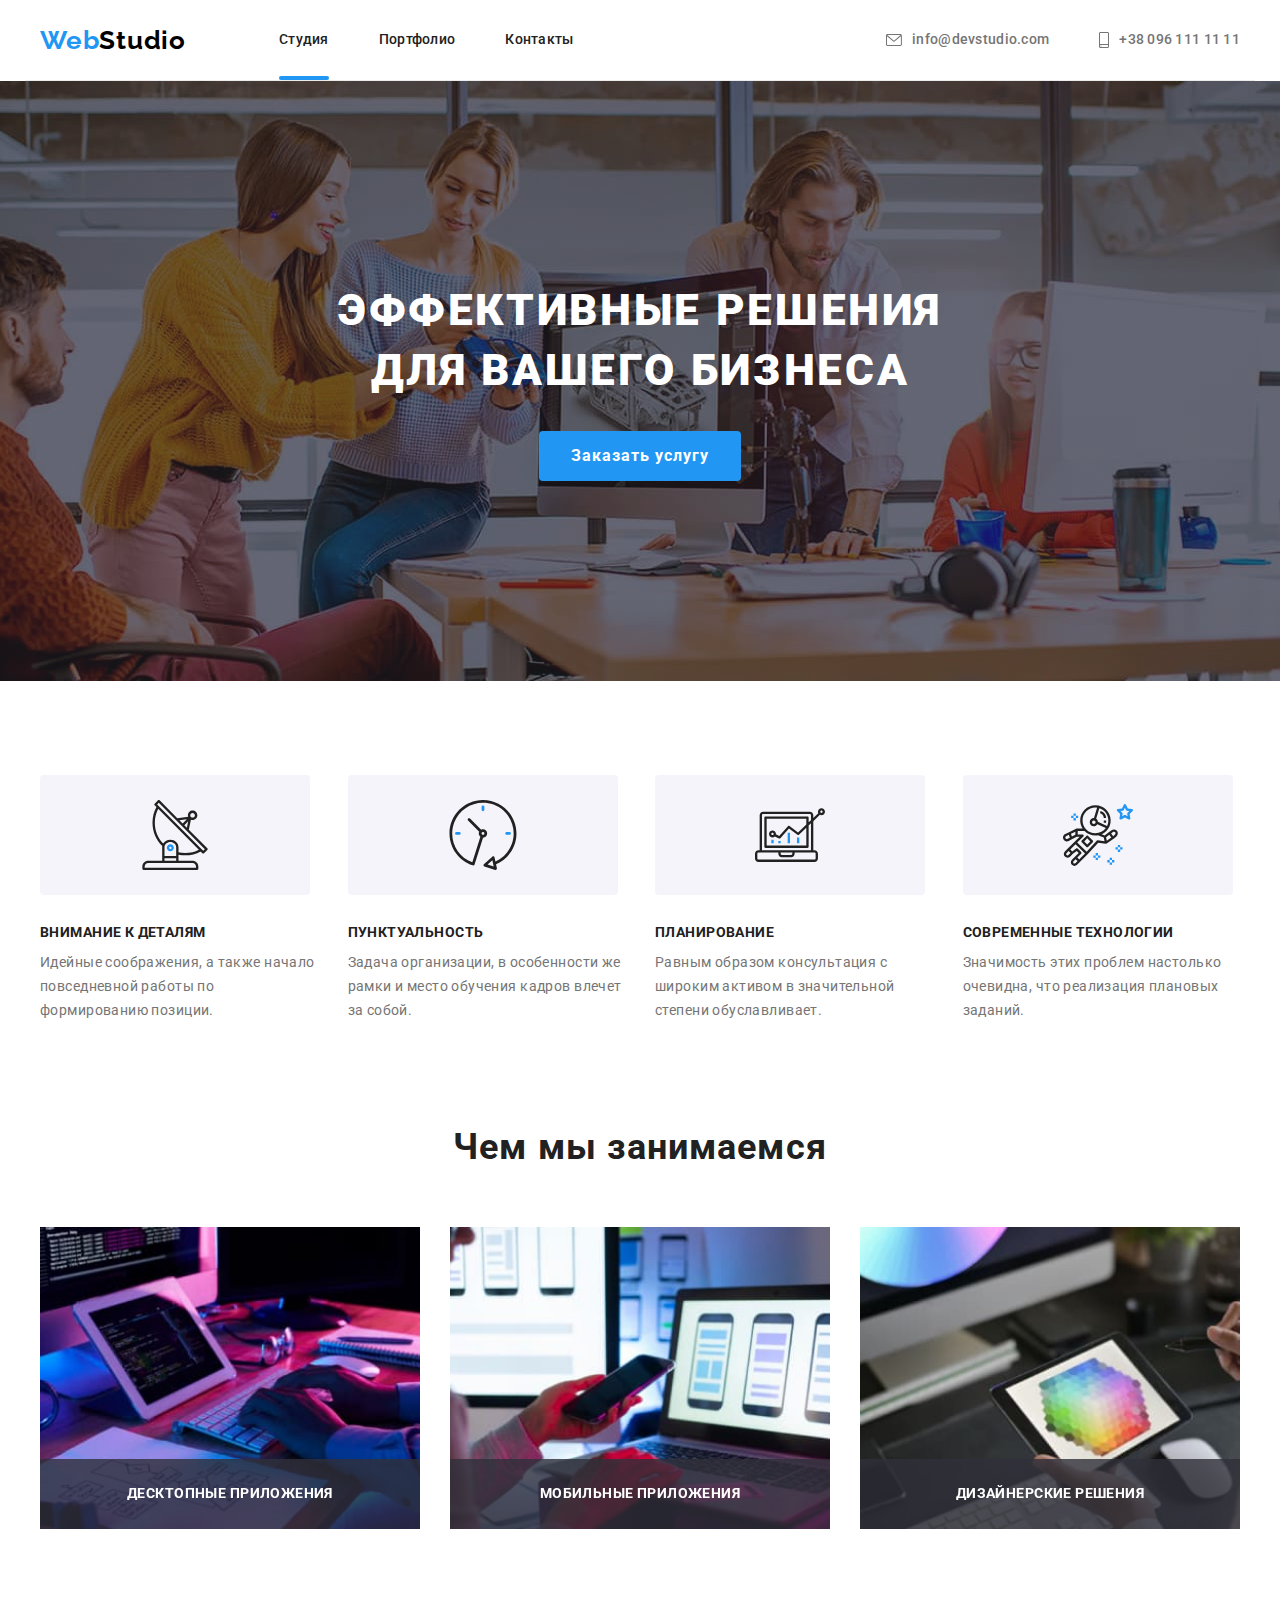
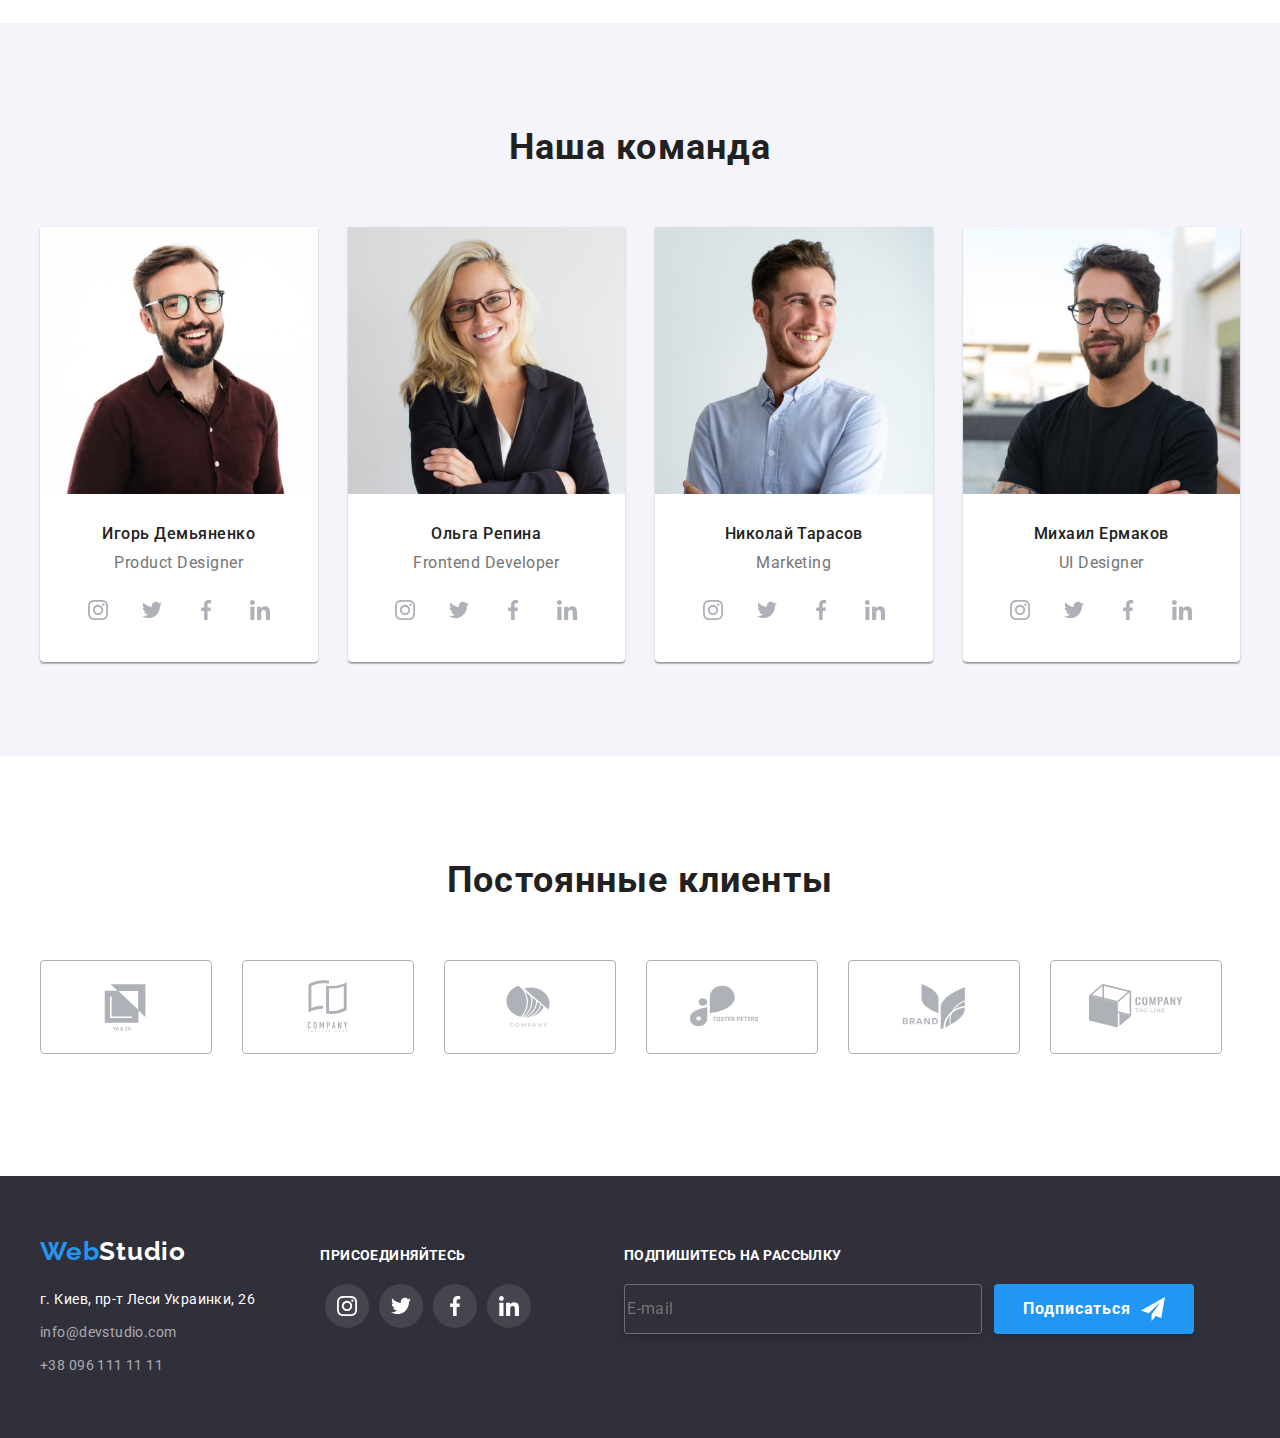
==== index.html @ 461a79f4 "not finished, problem with modal window" ====
<!DOCTYPE html>
<html lang="ru">
  <head>
    <meta charset="UTF-8" />
    <meta http-equiv="X-UA-Compatible" content="IE=edge" />
    <meta name="viewport" content="width=device-width, initial-scale=1.0" />
    <title>WebStudio</title>
    <link rel="preconnect" href="https://fonts.googleapis.com" />
    <link rel="preconnect" href="https://fonts.gstatic.com" crossorigin />
    <link
      href="https://fonts.googleapis.com/css2?family=Raleway:wght@700&family=Roboto:wght@400;500;700;900&display=swap"
      rel="stylesheet"
    />
    <link rel="stylesheet" href="
    <link
      rel="stylesheet"
      href="https://cdnjs.cloudflare.com/ajax/libs/modern-normalize/1.1.0/modern-normalize.min.css"
      integrity="sha512-wpPYUAdjBVSE4KJnH1VR1HeZfpl1ub8YT/NKx4PuQ5NmX2tKuGu6U/JRp5y+Y8XG2tV+wKQpNHVUX03MfMFn9Q=="
      crossorigin="anonymous"
      referrerpolicy="no-referrer"
    />

    <link rel="stylesheet" href="./css/styles.css" />
  </head>
  <body>
    <!--Главная навигация-->
    <header class="header">
      <div class="header__container container">
        <nav class="nav">
          <div class="nav__logo">
            <a href="./index.html" class="logo">
              <span class="logo__part">Web</span><span class="logo__part--header">Studio</span>
            </a>
          </div>

          <ul class="nav__list list">
            <li class="nav__item">
              <a href="./index.html" class="nav__link link nav__link--active">Студия</a>
            </li>

            <li class="nav__item">
              <a href="./portfolio.html" class="nav__link link">Портфолио</a>
            </li>

            <li class="nav__item">
              <a href="" class="nav__link link">Контакты</a>
            </li>
          </ul>
        </nav>
        <ul class="contacts__list list">
          <li class="contacts__item">
            <a class="contacts__link link contacts__link--mail" href="maito:info@devstudio.com">
              <svg class="contacts__icon contacts__icon--envelope">
                <use href="./images/symbol-defs.svg#envelope1"></use>
              </svg>
              info@devstudio.com
            </a>
          </li>

          <li class="contacts-item">
            <a class="contacts__link link contacts__link--telephone" href="tel:+380961111111">
              <svg class="contacts__icon contacts__icon--smartphone">
                <use href="./images/symbol-defs.svg#smartphone"></use>
              </svg>
              +38 096 111 11 11
            </a>
          </li>
        </ul>
      </div>
    </header>
    <!--Герой-->
    <main>
      <div class="overlay">
        <section class="hero">
          <div class="container">
            <h1 class="hero__title">Эффективные решения для вашего бизнеса</h1>
            <button type="button" class="order__btn" data-modal-open>
              Заказать услугу
            </button>
            <div class="backdrop is-hidden" data-modal>
              <div class="modal">
                <button class="modal-close" data-modal-close>
                  <svg class="modal-close__icon-close" width="18" height="18">
                    <use href="images/symbol-defs.svg#close"></use>
                  </svg>
                </button>
                <div class="modal__formfield">
                <h2 class="modal__title">Оставьте свои данные, мы вам перезвоним</h2>
                <form class="form js-speaker-form">
      <div class="form__field">
                <input
          type="text"
          class="form__input"
          name="name"
          id="name"
          placeholder=" "
          autofocus
        />
        <label for="name" class="form__label">Имя</label>
               <svg class="form__icon" width="18" height="18">
                    <use href="images/symbol-defs.svg#person-black"></use>
                  </svg>
      </div>

      <div class="form__field">
                <input type="tel" class="form__input" name="tel" id="tel" placeholder=" " />
        <label for="tel" class="form__label">Телефон</label>
        <svg class="form__icon" width="18" height="18">
                    <use href="images/symbol-defs.svg#phone-black"></use>
                  </svg>
      </div>

      <div class="form__field">
                <input type="email" class="form__input" name="mail" id="mail" placeholder=" " />
        <label for="mail" class="form__label">Почта</label>
               <svg class="form__icon" width="18" height="18">
                    <use href="images/symbol-defs.svg#email-black"></use>
                  </svg>
      </div>
      <div class="form__field">
                <textarea
          class="form__input form__input--comment"
          name="comment"
          id="comment"
          placeholder="Введите текст"
        ></textarea>
        <label for="comment" class="form__label form__label--comment">Комментарий</label>
      </div>
       <div class="form__field">
         <input type="checkbox" name="policy" id="policy" class="policy__check visually-hidden" />
        <label for="policy" class="check__label">
          <span class="check__text">
            <svg class="check__icon" width="16" height="15">
                    <use href="images/symbol-defs.svg#check"></use>
                  </svg>
          </span>
          Соглашаюсь с рассылкой и принимаю <a class="checkbox__link" href="" rel="noopener noreferrer">Условия договора</a>
        </label>
      </div>

      <button type="submit" class="submit__button"> 
        <span class="submit__text">Отправить</span>
      </button>
    </form>
      </div>
       </div>
              </div>
            </div>
          </div>
        </section>
      </div>
    </main>

    <!--Преимущества-->
    <section class="features">
      <div class="container">
        <h2 class="features__maintitle visually-hidden">Преимущества компании</h2>
        <ul class="features__list list">
          <li class="features__item">
            <div class="features__box">
              <svg class="features__icon">
                <use href="images/symbol-defs.svg#antenna"></use>
              </svg>
            </div>
            <h3 class="features__title">Внимание к деталям</h3>
            <p class="features__text">
              Идейные соображения, а также начало повседневной работы по
              формированию позиции.
            </p>
          </li>
          <li class="features__item">
            <div class="features__box">
              <svg class="features__icon">
                <use href="images/symbol-defs.svg#clock"></use>
              </svg>
            </div>
            <h3 class="features__title">Пунктуальность</h3>
            <p class="features__text">
              Задача организации, в особенности же рамки и место обучения кадров
              влечет за собой.
            </p>
          </li>
          <li class="features__item">
            <div class="features__box">
              <svg class="features__icon">
                <use href="images/symbol-defs.svg#diagram"></use>
              </svg>
            </div>
            <h3 class="features__title">Планирование</h3>
            <p class="features__text">
              Равным образом консультация с широким активом в значительной
              степени обуславливает.
            </p>
          </li>
          <li class="features__item">
            <div class="features__box">
              <svg class="features__icon">
                <use href="images/symbol-defs.svg#astronaut"></use>
              </svg>
            </div>
            <h3 class="features__title">Современные технологии</h3>
            <p class="features__text">
              Значимость этих проблем настолько очевидна, что реализация
              плановых заданий.
            </p>
          </li>
        </ul>
      </div>
    </section>

    <!--Чем занимаемся-->
    <section class="activity">
      <div class="container">
        <h2 class="activity__title">Чем мы занимаемся</h2>
        <ul class="activity__list list">
          <li class="activity__item">
            <a href=""
              ><img src="./images/box1.jpg" alt="Ноутбук на столе" width="370"
            /></a>
            <p class="activity__text">Десктопные приложения</p>
          </li>
          <li class="activity__item">
            <a href=""
              ><img
                src="./images/box2.jpg"
                alt="Смартфон и ноутбук"
                width="370"
            /></a>
            <p class="activity__text">Мобильные приложения</p>
          </li>
          <li class="activity__item">
            <a href=""
              ><img src="./images/box3.jpg" alt="Планшет" width="370"
            /></a>
            <p class="activity__text">Дизайнерские решения</p>
          </li>
        </ul>
      </div>
    </section>
    <!--Наша команда-->
    <section class="team">
      <div class="container">
        <h2 class="team__title">Наша команда</h2>
        <ul class="team__list list">
          <li class="team__item">
            <a class="link" href="">
              <img src="./images/igor.jpg" alt="Игорь Демьяненко" width="270" />
              <div class="member__meta">
                <h3 class="member__name">Игорь Демьяненко</h3>
                <p class="member__position" lang="en">Product Designer</p>

                <ul class="socialmedia__list list">
                  <li class="socialmedia__item">
                    <a href="" class="socialmedia__link">
                      <svg class="socialmedia__icon">
                        <use href="images/symbol-defs.svg#instagram"></use>
                      </svg>
                    </a>
                  </li>

                  <li class="socialmedia__item">
                    <a href="" class="socialmedia__link">
                      <svg class="socialmedia__icon">
                        <use href="images/symbol-defs.svg#twitter"></use>
                      </svg>
                    </a>
                  </li>

                  <li class="socialmedia__item">
                    <a href="" class="socialmedia__link">
                      <svg class="socialmedia__icon">
                        <use href="images/symbol-defs.svg#facebook"></use>
                      </svg>
                    </a>
                  </li>

                  <li class="socialmedia__item">
                    <a href="" class="socialmedia__link">
                      <svg class="socialmedia__icon">
                        <use href="images/symbol-defs.svg#linkedin"></use>
                      </svg>
                    </a>
                  </li>
                </ul>
              </div>
            </a>
          </li>

          <li class="team__item">
            <a class="link" href="">
              <img src="./images/olga.jpg" alt="Ольга Репина" width="270" />
              <div class="member__meta">
                <h3 class="member__name">Ольга Репина</h3>
                <p class="member__position" lang="en">Frontend Developer</p>
                <ul class="socialmedia__list list">
                  <li class="socialmedia__item">
                    <a href="" class="socialmedia__link">
                      <svg class="socialmedia__icon">
                        <use href="images/symbol-defs.svg#instagram"></use>
                      </svg>
                    </a>
                  </li>

                  <li class="socialmedia__item">
                    <a href="" class="socialmedia__link">
                      <svg class="socialmedia__icon">
                        <use href="images/symbol-defs.svg#twitter"></use>
                      </svg>
                    </a>
                  </li>

                  <li class="socialmedia__item">
                    <a href="" class="socialmedia__link">
                      <svg class="socialmedia__icon">
                        <use href="images/symbol-defs.svg#facebook"></use>
                      </svg>
                    </a>
                  </li>

                  <li class="socialmedia__item">
                    <a href="" class="socialmedia__link">
                      <svg class="socialmedia__icon">
                        <use href="images/symbol-defs.svg#linkedin"></use>
                      </svg>
                    </a>
                  </li>
                </ul>
              </div>
            </a>
          </li>

          <li class="team__item">
            <a class="link" href="">
              <img
                src="./images/nikolai.jpg"
                alt="Николай Тарасов"
                width="270"
              />
              <div class="member__meta">
                <h3 class="member__name">Николай Тарасов</h3>
                <p class="member__position" lang="en">Marketing</p>
                <ul class="socialmedia__list list">
                  <li class="socialmedia__item">
                    <a href="" class="socialmedia__link">
                      <svg class="socialmedia__icon">
                        <use href="images/symbol-defs.svg#instagram"></use>
                      </svg>
                    </a>
                  </li>

                  <li class="socialmedia__item">
                    <a href="" class="socialmedia__link">
                      <svg class="socialmedia__icon">
                        <use href="images/symbol-defs.svg#twitter"></use>
                      </svg>
                    </a>
                  </li>

                  <li class="socialmedia__item">
                    <a href="" class="socialmedia__link">
                      <svg class="socialmedia__icon">
                        <use href="images/symbol-defs.svg#facebook"></use>
                      </svg>
                    </a>
                  </li>

                  <li class="socialmedia__item">
                    <a href="" class="socialmedia__link">
                      <svg class="socialmedia__icon">
                        <use href="images/symbol-defs.svg#linkedin"></use>
                      </svg>
                    </a>
                  </li>
                </ul>
              </div>
            </a>
          </li>

          <li class="team__item">
            <a class="link" href="">
              <img
                src="./images/mikhail.jpg"
                alt="Михаил Ермаков"
                width="270"
              />
              <div class="member__meta">
                <h3 class="member__name">Михаил Ермаков</h3>
                <p class="member__position" lang="en">UI Designer</p>
                <ul class="socialmedia__list list">
                  <li class="socialmedia__item">
                    <a href="" class="socialmedia__link">
                      <svg class="socialmedia__icon">
                        <use href="images/symbol-defs.svg#instagram"></use>
                      </svg>
                    </a>
                  </li>

                  <li class="socialmedia__item">
                    <a href="" class="socialmedia__link">
                      <svg class="socialmedia__icon">
                        <use href="images/symbol-defs.svg#twitter"></use>
                      </svg>
                    </a>
                  </li>

                  <li class="socialmedia__item">
                    <a href="" class="socialmedia__link">
                      <svg class="socialmedia__icon">
                        <use href="images/symbol-defs.svg#facebook"></use>
                      </svg>
                    </a>
                  </li>

                  <li class="socialmedia__item">
                    <a href="" class="socialmedia__link">
                      <svg class="socialmedia__icon">
                        <use href="images/symbol-defs.svg#linkedin"></use>
                      </svg>
                    </a>
                  </li>
                </ul>
              </div>
            </a>
          </li>
        </ul>
      </div>
    </section>
    <!-- Постоянные клиенты -->
    <section class="clients">
      <div class="container">
        <h2 class="clients__title">Постоянные клиенты</h2>
        <ul class="client__list list">
          <li class="client__item">
            <a href="" class="client__link link">
              <svg class="client__icon">
                <use href="./images/symbol-defs.svg#logo1"></use>
              </svg>
            </a>
          </li>
          <li class="client__item">
            <a href="" class="client__link link">
              <svg class="client__icon">
                <use href="./images/symbol-defs.svg#logo2"></use>
              </svg>
            </a>
          </li>
          <li class="client__item">
            <a href="" class="client__link link">
              <svg class="client__icon">
                <use href="./images/symbol-defs.svg#logo3"></use>
              </svg>
            </a>
          </li>
          <li class="client__item">
            <a href="" class="client__link link">
              <svg class="client__icon">
                <use href="./images/symbol-defs.svg#logo4hover"></use>
              </svg>
            </a>
          </li>
          <li class="client__item">
            <a href="" class="client__link link">
              <svg class="client__icon">
                <use href="./images/symbol-defs.svg#logo5"></use>
              </svg>
            </a>
          </li>
          <li class="client__item">
            <a href="" class="client__link link">
              <svg class="client__icon">
                <use href="./images/symbol-defs.svg#logo6"></use>
              </svg>
            </a>
          </li>
        </ul>
      </div>
    </section>
    <!--Подвал-->
    <footer class="page-footer">
      <div class="page-footer__container container">
        <div class="address__meta">
          <div class="footer__logo">
            <a href="./index.html" class="logo">
              <span class="logo__part">Web</span
              ><span class="logo__part--footer">Studio</span>
            </a>
          </div>
          <address class="company-address">
            <ul class="address__list list">
              <li class="address__item">
                <div class="footermapaddress">
                  <a
                    class="address__link link"
                    href="https://goo.gl/maps/61NfF1Jj7DsbfX3k6"
                    target="_blank"
                    rel="noopener noreferrer"
                    >г. Киев, пр-т Леси Украинки, 26
                  </a>
                </div>
              </li>

              <li class="address__item">
                <a
                  class="contactinf__link link contactinf__link--mailaddress "
                  href="maito:info@devstudio.com"
                  >info@devstudio.com</a
                >
              </li>
              <li class="address__item">
                <a class="contactinf__link link contactinf__link--telephone" href="tel:+380961111111"
                  >+38 096 111 11 11</a
                >
              </li>
            </ul>
          </address>
        </div>
        <div class="socilmedia-footer">
          <h2 class="socilmedia-footer__title">присоединяйтесь</h2>
                          <ul class="socialmedia__list list socilmedia-footer__list">
                  <li class="socialmedia__item socilmedia-footer__item">
                    <a href="" class="socialmedia__link socilmedia-footer__link">
                      <svg class="socialmedia__icon">
                        <use href="images/symbol-defs.svg#instagram"></use>
                      </svg>
                    </a>
                  </li>

                  <li class="socialmedia__item socilmedia-footer__item">
                    <a href="" class="socialmedia__link socilmedia-footer__link">
                      <svg class="socialmedia__icon">
                        <use href="images/symbol-defs.svg#twitter"></use>
                      </svg>
                    </a>
                  </li>

                  <li class="socialmedia__item  socilmedia-footer__item">
                    <a href="" class="socialmedia__link socilmedia-footer__link">
                      <svg class="socialmedia__icon">
                        <use href="images/symbol-defs.svg#facebook"></use>
                      </svg>
                    </a>
                  </li>

                  <li class="socialmedia__item socilmedia-footer__item">
                    <a href="" class="socialmedia__link socilmedia-footer__link">
                      <svg class="socialmedia__icon">
                        <use href="images/symbol-defs.svg#linkedin"></use>
                      </svg>
                    </a>
                  </li>
                </ul>
          <!-- <ul class="socilmedia-footer__list list">
            <li class="socilmedia-footer__item">
              <a href="" class="socilmedia-footer__link link">
                <svg class="socilmedia-footer__icon">
                  <use href="images/symbol-defs.svg#instagram"></use>
                </svg>
              </a>
            </li>

            <li class="socilmedia-footer__item">
              <a href="" class="socilmedia-footer__link">
                <svg class="socilmedia-footer__icon">
                  <use href="images/symbol-defs.svg#twitter"></use>
                </svg>
              </a>
            </li>

            <li class="socilmedia-footer__item">
              <a href="" class="socilmedia-footer__link">
                <svg class="socilmedia-footer__icon">
                  <use href="images/symbol-defs.svg#facebook"></use>
                </svg>
              </a>
            </li>

            <li class="socilmedia-footer__item">
              <a href="" class="socilmedia-footer__link">
                <svg class="socilmedia-footer__icon">
                  <use href="images/symbol-defs.svg#linkedin"></use>
                </svg>
              </a>
            </li>
          </ul> -->
        </div>
        <div class="footer-subsciption">
          <h2 class="footer-subsciption__title">Подпишитесь на рассылку</h2>
           <div class="footer-subsciption__form">
        <label for="mail"></label>
        <input type="email" class="footer-subsciption__input" name="mail" id="mail" placeholder="E-mail" />
        <button type="submit" class="footer-subscription__btn"><span class="footer-subscription__text">Подписаться</span>
        <svg class="footer-subscription__icon" width="24" height="24">
            <use href="images/symbol-defs.svg#send"></use>
          </svg>
      </button>
       </div>
        </div>
      </div>
    </footer>
    <script src="./js/modal.js"></script>
  </body>
</html>
---- css/styles.css ----
/* цвет основного текста #757575 */
/* вторичный цвет текста  #212121;*/
/* белый #FFFFFF  */
/* акцент #2196F3;*/
/* команда цвет фона,кнопки неактивные: #F5F4FA; */
/*основной фон (чем занимаемся):#E5E5E5*/
/*фон шапки: #FFFFFF; */
/*фон футера и героя: #2F303A;*/

:root {
  --primary-text-color: #757575;
  --title-text-color: #212121;
  --accent-color: #2196f3;
  --primary-white-color: #ffffff;
  --primary-background-color: #e5e5e5;
  --secondary-background-color: #f5f4fa;
  --navigationfooter-background-color: #2f303a;
  --header-margin-hmargin: 50px;
  --main-margin: 30px;
  --section-padding-top-bottom-inside-margin: 94px;
  --margin-bottom-list: 10px;
  --animation-duration: 250ms;
  --timing-function: cubic-bezier(0.4, 0, 0.2, 1);
}

body {
  background-color: var(--primary-white-color);
  color: var(--primary-text-color);
  font-family: Roboto, sans-serif;
  font-style: normal;
  font-weight: normal;
  font-size: 14px;
  line-height: 1.71;
  letter-spacing: 0.03em;
  margin: 0;
}

p,
h1,
h2,
h3,
h4,
h5,
h6 {
  margin: 0;
}

ul {
  margin: 0;
  padding: 0;
}

button {
  cursor: pointer;
}

img {
  display: block;
  width: 100%;
}

.list {
  padding: 0;
  margin: 0;
  list-style: none;
}
.link {
  text-decoration: none;
}

.visually-hidden {
  position: absolute;
  white-space: nowrap;
  width: 1px;
  height: 1px;
  overflow: hidden;
  border: 0;
  padding: 0;
  clip: rect(0 0 0 0);
  clip-path: inset(50%);
  margin: -1px;
}

.container {
  width: 1200px;
  padding-left: 15px;
  padding-right: 15px;
  margin: 0 auto;
  /* border: 1px solid red; */
}
.logo {
  font-family: Raleway, serif;
  font-style: normal;
  font-weight: 700;
  font-size: 26px;
  line-height: 1.19;
  letter-spacing: 0.03em;
  text-decoration: none;
}
.logo__part {
  color: var(--accent-color);
}
.logo__part--header{
color: #000000;
}
.logo__part--footer {
  color: var(--primary-white-color);
}

/* Главная навигация */
.header {
  background-color: var(--primary-white-color);
  display: flex;
}

.header__container {
  display: flex;
  align-items: center;
  justify-content: space-between;
  border-bottom: 1px solid #ececec;
}
.nav {
  display: flex;
  align-items: center;
}
.nav__logo {
  display: flex;
  margin-right: 93px;
}

.nav__item {
  display: flex;
}
.nav__item:not(:last-child) {
  margin-right: var(--header-margin-hmargin);
}
.nav__link--active {
  position: relative;
  color: var(--accent-color);
}

.nav__list {
  display: flex;
}
.nav__link {
  color: var(--title-text-color);
  font-family: Roboto;
  font-style: normal;
  font-weight: 500;
  font-size: 14px;
  line-height: 1.14;
  letter-spacing: 0.02em;
  text-decoration: none;
  padding-top: 32px;
  padding-bottom: 32px;
  transition: color var(--animation-duration) var(--timing-function);
}
.nav__link:hover,
.nav__link:focus {
  color: var(--accent-color);
}

.nav__link--active::after {
  position: absolute;
  left: 0;
  bottom: 0;
  content: "";
  display: block;
  width: 100%;
  height: 4px;
  border-radius: 2px;
  background-color: var(--accent-color);
}
.contacts__list {
  display: flex;
  margin-left: -50px;
}

.contacts__link {
  color: var(--primary-text-color);
  font-family: Roboto;
  font-style: normal;
  font-weight: 500;
  font-size: 14px;
  line-height: 1.14;
  letter-spacing: 0.02em;
  display: flex;
  align-items: center;
  transition: color var(--animation-duration) var(--timing-function);
}

.contacts__link:hover {
  color: var(--accent-color);
}

.contacts__icon {
  margin-right: 10px;
}

.contacts__item {
  color: #757575;
}

.contacts__icon--envelope {
  width: 16px;
  height: 12px;
  fill: currentColor;
}

.contacts__icon--smartphone {
  width: 10px;
  height: 16px;
  fill: currentColor;
}

.contacts__link--mail {
  margin-right: var(--header-margin-hmargin);
}
.contacts__link--telephone {
  margin-right: 0;
}

/* Герой */

.overlay {
  max-width: 1600px;
  height: 600px;
  margin-left: auto;
  margin-right: auto;
  background-image: linear-gradient(
      rgba(47, 48, 58, 0.4),
      rgba(47, 48, 58, 0.4)
    ),
    url("../images/background-people.jpg");
  background-color: var(--navigationfooter-background-color);
  background-size: cover;
  background-repeat: no-repeat;
  background-position: center;
}
.hero__title {
  color: var(--primary-white-color);
  font-family: Roboto;
  font-style: normal;
  font-weight: 900;
  font-size: 44px;
  line-height: 1.36;
  text-align: center;
  letter-spacing: 0.06em;
  text-transform: uppercase;
  padding-top: 200px;
  max-width: 696px;
  margin: 0 auto;
  margin-bottom: var(--main-margin);
}

.order__btn {
  display: inline-block;
  background-color: var(--accent-color);
  color: var(--primary-white-color);
  font-family: Roboto;
  font-style: normal;
  font-weight: bold;
  font-size: 16px;
  line-height: 1.87;
  display: flex;
  justify-content: center;
  align-items: center;
  text-align: center;
  letter-spacing: 0.06em;
  margin-left: auto;
  margin-right: auto;
  display: block;
  border-radius: 4px;
  padding: 10px 32px;
  border: transparent;
  min-width: 200px;
  transition: background-color var(--animation-duration) var(--timing-function);
}

.order__btn:hover,
.order__btn:focus {
  background-color: #188ce8;
}

.backdrop {
  position: fixed;
  top: 0;
  left: 0;
  width: 100%;
  height: 100%;
  background-color: rgba(0, 0, 0, 0.2);
  transition: opacity var(--animation-duration) var(--timing-function);
}
.backdrop.is-hidden {
  opacity: 0;
  pointer-events: none;
}

.modal {
  position: absolute;
  top: 50%;
  left: 50%;
  transform: translate(-50%, -50%);
  min-height: 581px;
  min-width: 528px;
  /* padding: 8px; */
  background-color: var(--primary-white-color);
  box-shadow: 0px 1px 3px rgba(0, 0, 0, 0.12), 0px 1px 1px rgba(0, 0, 0, 0.14),
    0px 2px 1px rgba(0, 0, 0, 0.2);
  border-radius: 4px;
}

.modal-close {
  position: absolute;
  top: 8px;
  right: 8px;
  width: 30px;
  height: 30px;
  border-radius: 50%;
  background: var(--primary-white-color);
  border: 1px solid rgba(0, 0, 0, 0.1);
  display: flex;
  justify-content: center;
  align-items: center;
}

.modal-close:hover,
.modal-close:focus {
  fill: var(--accent-color);
}

.modal__title {
  font-family: Roboto;
  font-style: normal;
  font-weight: 700;
  font-size: 20px;
  line-height: 1.15;
  text-align: center;
  letter-spacing: 0.03em;
  color: var(--title-text-color);
  margin-top: 40px;
  margin-bottom: 30px;
}

.form__field {
  position: relative;
  font-family: Roboto;
  font-style: normal;
  font-weight: normal;
  font-size: 12px;
  line-height: 1.17;
  letter-spacing: 0.01em;
  color: var(--primary-text-color);
  margin-left: 41px;
  margin-bottom: 28px;
  width: 448px;
}

  /* display: flex;
  align-items: center;
  text-align: center; */
}


.form__label {
  position: absolute;
  top: 50%;
  left: 0px;
  transform: translateY(600%);
}

.form__label--comment {
  position: absolute;
  transform: translateY(-550%);
}
.form__input {
  width: 100%;
  margin: 0;
  padding: 10px 20px;
  padding-left: 40px;
  font: inherit;
  height: 40px;

  border: 1px solid rgba(33, 33, 33, 0.2);
  box-sizing: border-box;
  border-radius: 4px;
  outline: none;
  transition: color var(--animation-duration) var(--timing-function),
    border var(--animation-duration) var(--timing-function),
    border-color var(--animation-duration)
      var(--section-padding-top-bottom-inside-margin);
}

.form__input--comment {
  padding-left: 15px;
  height: 120px;
  margin-bottom: -8px;
}
.form__input:focus + .form__label {
  color: var(--accent-color);
  border: var(--accent-color);
}

.form__input:hover,
.form__input:focus {
  border-color: var(--accent-color);
}

.form__icon {
  position: absolute;
  top: 50%;
  left: 15px;
  display: inline-block;
  fill: var(--title-text-color);
  transform: translateY(-90%);
}

.form__icon {
  transition: fill var(--animation-duration) var(--timing-function);
}
.form__input:focus ~ .form__icon {
  fill: var(--accent-color);
}

.check__text {
  position: relative;
  font-family: Roboto;
  font-style: normal;
  font-weight: 400;
  font-size: 14px;
  line-height: 1.71;
  letter-spacing: 0.03em;
  color: var(--primary-text-color);
  display: flex;
  align-items: center;
  margin-left: 12px;
}

.checkbox__link {
  color: var(--accent-color);
  text-decoration-line: underline;
  margin-left: 5px;
}
.check__label{  
  display: flex;
  align-items: center;
  justify-content: center;

}
.check__text{
  width: 16px;
  height: 15px;
  margin-right: 7px;
  border: 2px solid var(--title-text-color);
  border-radius: 2px;
  /* display: flex;
  align-items: center;
  justify-content: center; */
}
.check__icon {
  fill: transparent;
}

.policy__check {
  transition: border-color var(--animation-duration) var(--timing-function),
    background-color var(--animation-duration) var(--timing-function);
}
.policy__check:checked + .check__text {
  border-color: var(--accent-color);
  background-color: var(--accent-color);
}
.policy__check:checked + .check__text .check__icon {
  fill: var(--primary-white-color);
}


.submit__button {
  position: absolute;
  bottom: 40px;
  right: 164px;

  min-width: 200px;
  min-height: 50px;
  padding: 10px 55px;
  background: var(--accent-color);
  border-radius: 4px;
  border: none;
  overflow: hidden;
  display: flex;
  transition: background var(--animation-duration) var(--timing-function),
    box-shadow var(--animation-duration) var(--timing-function);
}
.submit__button:hover,
.submit__button:focus {
  background: #188ce8;
  box-shadow: 0px 4px 4px rgba(0, 0, 0, 0.15);
}
.submit__text {
  font-family: Roboto;
  font-style: normal;
  font-weight: 700;
  font-size: 16px;
  line-height: 1.87;
  display: flex;
  align-items: center;
  letter-spacing: 0.06em;
  color: var(--primary-white-color);
}

/* Преимущества */
.features__list {
  display: flex;
  flex-wrap: wrap;
  margin-left: -30px;
}

.features__box {
  width: 270px;
  height: 120px;
  background-color: var(--secondary-background-color);
  border-radius: 4px;
  margin-top: var(--section-padding-top-bottom-inside-margin);
  margin-bottom: var(--main-margin);
}

.features__icon {
  width: 70px;
  height: 70px;
  /* display: flex;
  justify-content: center;
  align-self: center; */
  margin-top: 25px;
  margin-right: 100px;
  margin-bottom: 25px;
  margin-left: 100px;
}

.features__item {
  flex-basis: calc(100% / 4 - 30px);
  margin-left: var(--main-margin);
}
.features__title {
  color: var(--title-text-color);
  font-family: Roboto;
  font-style: normal;
  font-weight: 700;
  font-size: 14px;
  line-height: 1.14;
  letter-spacing: 0.03em;
  text-transform: uppercase;

  margin-bottom: var(--margin-bottom-list);
}
.features__text {
  font-family: Roboto;
  font-style: normal;
  font-weight: 400;
  font-size: 14px;
  line-height: 1.71;
  letter-spacing: 0.03em;
  padding-bottom: var(--section-padding-top-bottom-inside-margin);
}
/* Чем занимаемся */
.activity__title {
  color: var(--title-text-color);
  font-family: Roboto;
  font-style: normal;
  font-weight: 700;
  font-size: 36px;
  line-height: 1.67;
  text-align: center;
  letter-spacing: 0.03em;
  margin-bottom: var(--header-margin-hmargin);
}
.activity__list {
  display: flex;
  margin-left: -30px;
}
.activity__item {
  position: relative;
  flex-basis: calc(100% / 3 - 30px);
  margin-left: var(--main-margin);
  margin-bottom: var(--section-padding-top-bottom-inside-margin);
}

/* .activity-item::after {
  position: absolute;
  display: block;
  width: 370px;
  height: 70px;
  left: 0;
  bottom: 0;
  background: rgba(47, 48, 58, 0.8);
} */
.activity__text {
  position: absolute;
  display: flex;
  align-items: center;
  justify-content: center;
  left: 0;
  bottom: 0;
  width: 100%;
  height: 70px;
  color: var(--primary-white-color);
  background: rgba(47, 48, 58, 0.8);
  font-family: Roboto;
  font-weight: 700;
  font-size: 14px;
  line-height: 1.14;
  text-align: center;
  letter-spacing: 0.03em;
  text-transform: uppercase;
}
/* Наша команда */
.team {
  background-color: var(--secondary-background-color);
  padding-top: var(--section-padding-top-bottom-inside-margin);
}

.team__title {
  color: var(--title-text-color);
  font-family: Roboto;
  font-style: normal;
  font-weight: 700;
  font-size: 36px;
  line-height: 1.67;
  text-align: center;
  letter-spacing: 0.03em;
  margin-bottom: var(--header-margin-hmargin);
}

.team__list {
  display: flex;
  margin-left: -30px;
}

.team__item {
  background-color: var(--primary-white-color);
  display: inline-block;
  box-shadow: 0px 1px 3px rgba(0, 0, 0, 0.12), 0px 1px 1px rgba(0, 0, 0, 0.14),
    0px 2px 1px rgba(0, 0, 0, 0.2);
  border-radius: 0px 0px 4px 4px;
  flex-basis: calc(100% / 4 - 30px);
  margin-left: var(--main-margin);
  margin-bottom: var(--section-padding-top-bottom-inside-margin);
}

.member__meta {
  padding-top: var(--main-margin);
  padding-bottom: var(--main-margin);
}

.member__name {
  color: var(--title-text-color);
  font-family: Roboto;
  font-style: normal;
  font-weight: 500;
  font-size: 16px;
  line-height: 1.19;
  text-align: center;
  letter-spacing: 0.03em;
  /* margin-top: var(--main-margin); */
  margin-bottom: var(--margin-bottom-list);
}
.member__position {
  color: var(--primary-text-color);
  font-family: Roboto;
  font-style: normal;
  font-weight: 400;
  font-size: 16px;
  line-height: 1.19;
  text-align: center;
  letter-spacing: 0.03em;
  margin-bottom: 16px;
}

.socialmedia__list {
  display: flex;
  justify-content: center;
  color: #afb1b8;
}

.socialmedia__item {
  color: #afb1b8;
}
.socialmedia__item {
  margin-right: 10px;
}
.socialmedia__item:last-child{
  margin-right: 0;
}
.socialmedia__link {
  width: 44px;
  height: 44px;
  background-color: transparent;
  display: flex;
  justify-content: center;
  align-items: center;
  border-radius: 50%;
  color: #afb1b8;
  transition: backround-color var(--animation-duration) var(--timing-function)
    color var(--animation-duration) var(--timing-function);
}

.socialmedia__icon {
  width: 20px;
  height: 20px;
  fill: currentColor;
}

.socialmedia__link:hover,
.socialmedia__link:focus {
  background-color: var(--accent-color);
  color: var(--primary-white-color);
}

/* .socialmedialinks-icon:hover,
.socialmedialinks-icon:focus {
  fill: var(--primary-white-color);
} */


 /* Постоянные клиенты */
.clients__title {
  color: var(--title-text-color);
  font-family: Roboto;
  font-style: normal;
  font-weight: 700;
  font-size: 36px;
  line-height: 1.67;
  text-align: center;
  letter-spacing: 0.03em;
  padding-top: var(--section-padding-top-bottom-inside-margin);
  margin-bottom: var(--header-margin-hmargin);
}

.client__list {
  display: flex;
  flex-direction: row;
  flex-wrap: wrap;
  margin-left: -30px;
  margin-top: -50px;
  margin-bottom: 122px;
  color: var(--primary-text-color);
}

.client__link {
  display: block;
  display: flex;
  justify-content: center;
  align-items: center;
  width: 170px;
  height: 92px;
  border: 1px solid #afb1b8;
  border-radius: 4px;
  flex-basis: calc(100% / 6 - 30px);
  margin-left: 30px;
  margin-top: 50px;
  color: #afb1b8;
  transition: color var(--animation-duration) var(--timing-function) border
    var(--animation-duration) var(--timing-function);
}
.client__link:hover,
.client__link:focus {
  color: var(--accent-color);
  border: 1px solid var(--accent-color);
}

.client__icon {
  width: 106px;
  height: 60px;
  fill: currentColor;
}

/* Подвал */
.page-footer {
  background-color: var(--navigationfooter-background-color);
  padding: 60px 0;
  display: flex;
  align-items: flex-start;
}
.page-footer__container {
  display: flex;
  align-items: baseline;
}
.address__meta {
  display: flex;
  flex-direction: column;
}

.address__link {
  color: var(--primary-white-color);
}
.footer__logo {
  margin-bottom: 20px;
}
.address__list {
  font-family: Roboto;
  font-style: normal;
  font-weight: normal;
  font-size: 14px;
  line-height: 1.71;
  letter-spacing: 0.03em;
}
.address__item {
  margin-bottom: 9px;
}
.address__item:last-child{
  margin-bottom: 0;
}
.contactinf__link {
  color: rgba(255, 255, 255, 0.6);
}

.socilmedia-footer__title {
  font-family: Roboto;
  font-style: normal;
  font-weight: 700;
  font-size: 14px;
  line-height: 1.14;
  letter-spacing: 0.03em;
  text-transform: uppercase;
  color: var(--primary-white-color);
  display: flex;
  justify-content: center;
  align-items: center;
  margin-bottom: 20px;
}

.socilmedia-footer__list {
  display: flex;
  justify-content: center;
  color: var(--primary-white-color);
  margin-left: 70px;
}

.socilmedia-footer__item{
  color: var(--primary-white-color);
}

.socilmedia-footer__link{
  color: var(--primary-white-color);
  background:rgba(255, 255, 255, 0.1);
  transition: backround-color var(--animation-duration) var(--timing-function);
}


.socilmedia-footer__link:hover,
.socilmedia-footer__link:focus {
  background-color: var(--accent-color);
}

/* .socilmedia-footer__list {
  display: flex;
  justify-content: center;
  align-items: center;
  color: var(--primary-white-color);
  margin-left: 70px;
}

.socilmedia-footer__item {
  color: var(--primary-white-color);
}
.socilmedia-footer__item {
  margin-right: 10px;
}
.socilmedia-footer__item:last-child {
  margin-right: 0;
}
.   {
  width: 44px;
  height: 44px;
  background-color: transparent;
  display: flex;
  justify-content: center;
  align-items: center;
  border-radius: 50%;
  color: var(--primary-white-color);
  background: rgba(255, 255, 255, 0.1);
  transition: backround-color var(--animation-duration) var(--timing-function);
}

.socilmedia-footer__icon {
  width: 20px;
  height: 20px;
  fill: currentColor;
}

.socilmedia-footer__link:hover,
.socilmedia-footer__link:focus {
  background-color: var(--accent-color);
} */


.footer-subsciption__form {
  display: flex;
  justify-content: space-between;
  align-items: center;
}
.footer-subsciption__title {
  font-family: Roboto;
  font-style: normal;
  font-weight: 700;
  font-size: 14px;
  line-height: 1.14;
  letter-spacing: 0.03em;
  text-transform: uppercase;
  color: var(--primary-white-color);
  margin-bottom: 20px;
  margin-left: 93px;
}

.footer-subsciption__input {
  position: relative;
  background-color: var(--navigationfooter-background-color);
  border: 1px solid rgba(255, 255, 255, 0.3);
  box-sizing: border-box;
  filter: drop-shadow(0px 4px 4px rgba(0, 0, 0, 0.15));
  border-radius: 4px;
  min-width: 358px;
  min-height: 50px;
  font-family: Roboto;
  font-style: normal;
  font-weight: 400;
  font-size: 16px;
  line-height: 1.25;
  display: flex;
  align-items: center;
  letter-spacing: 0.03em;
  color: rgba(255, 255, 255, 0.6);
  margin-left: 93px;
}

.footer-subscription__btn {
  min-width: 200px;
  min-height: 50px;
  padding: 10px 28px;
  background: #2196f3;
  box-shadow: 0px 4px 4px rgba(0, 0, 0, 0.15);
  border-radius: 4px;
  border: none;
  overflow: hidden;
  color: var(--primary-white-color);
  font-family: Roboto;
  font-style: normal;
  font-weight: 700;
  font-size: 16px;
  line-height: 1.87;
  display: flex;
  align-items: center;
  text-align: center;
  justify-content: center;
  letter-spacing: 0.06em;
  margin-right: 10px;
  fill: var(--primary-white-color);
  margin-left: 12px;
}

.footer-subscription__icon {
  margin-left: 10px;
}


/* Portfolio Page */
/* Кнопки фильтра */
.filter-buttons__list {
  display: flex;
  justify-content: center;
}
.selection__btn {
  background-color: var(--secondary-background-color);
  color: var(--title-text-color);
  font-family: Roboto;
  font-style: normal;
  font-weight: 500;
  font-size: 16px;
  line-height: 1.62;
  letter-spacing: 0.03em;
  border-radius: 4px;
  padding: 6px 22px;
  display: inline-block;
  min-width: 73px;
  text-align: center;
  border: transparent;
  margin-top: var(--section-padding-top-bottom-inside-margin);
  margin-bottom: var(--header-margin-hmargin);
  margin-right: 8px;
  transition: backround-color var(--animation-duration) var(--timing-function)
    color var(--animation-duration) var(--timing-function);
}

.selection__btn:hover,
.selection__btn:focus {
  background-color: var(--accent-color);
  color: var(--primary-white-color);
}

.selection__btn--active {
  background-color: var(--accent-color);
  color: var(--primary-white-color);
}

/* Наши проекты*/
.projects__list {
  display: flex;
  flex-wrap: wrap;
  margin-left: -30px;
  margin-top: -30px;
  padding-bottom: var(--section-padding-top-bottom-inside-margin);
}
.projects__item {
  border: 1px solid #eeeeee;
  flex-basis: calc(100% / 3 - 30px);
  margin-left: var(--main-margin);
  margin-top: var(--main-margin);
  transition: box-shadow var(--animation-duration) var(--timing-function);
}

.projects__item:hover {
  box-shadow: 0px 1px 3px rgba(0, 0, 0, 0.12), 0px 1px 1px rgba(0, 0, 0, 0.14),
    0px 2px 1px rgba(0, 0, 0, 0.2);
}

.projects__thumb {
  position: relative;
  overflow: hidden;
}
.projects__text{
  position: absolute;
  width: 100%;
  height: 294px;
  top: 0;
  left: 0;
  display: flex;
  align-items: center;

  padding-right: 24px;
  padding-left: 24px;

  font-family: Roboto;
  font-weight: 400;
  font-size: 18px;
  line-height: 1.56;
  letter-spacing: 0.03em;

  background-color: rgba(33, 150, 243, 0.9);
  color: var(--primary-white-color);
  opacity: 0;
  transform: translateY(100%);
  transition: transform var(--animation-duration) var(--timing-function);
}

.projects__item:hover .projects__text {
  transform: translateY(0);
  opacity: 1;
}

.projects__meta {
  padding-top: 20px;
  padding-bottom: 20px;
  padding-right: 24px;
  padding-left: 24px;
}

.projects__name{
  color: var(--title-text-color);
  font-family: Roboto;
  font-style: normal;
  font-weight: 700;
  font-size: 18px;
  line-height: 2;
  letter-spacing: 0.06em;
  margin-bottom: 4px;
}
.projects__type {
  color: var(--primary-text-color);
  font-family: Roboto;
  font-style: normal;
  font-weight: 400;
  font-size: 16px;
  line-height: 1.87;
  letter-spacing: 0.03em;
}
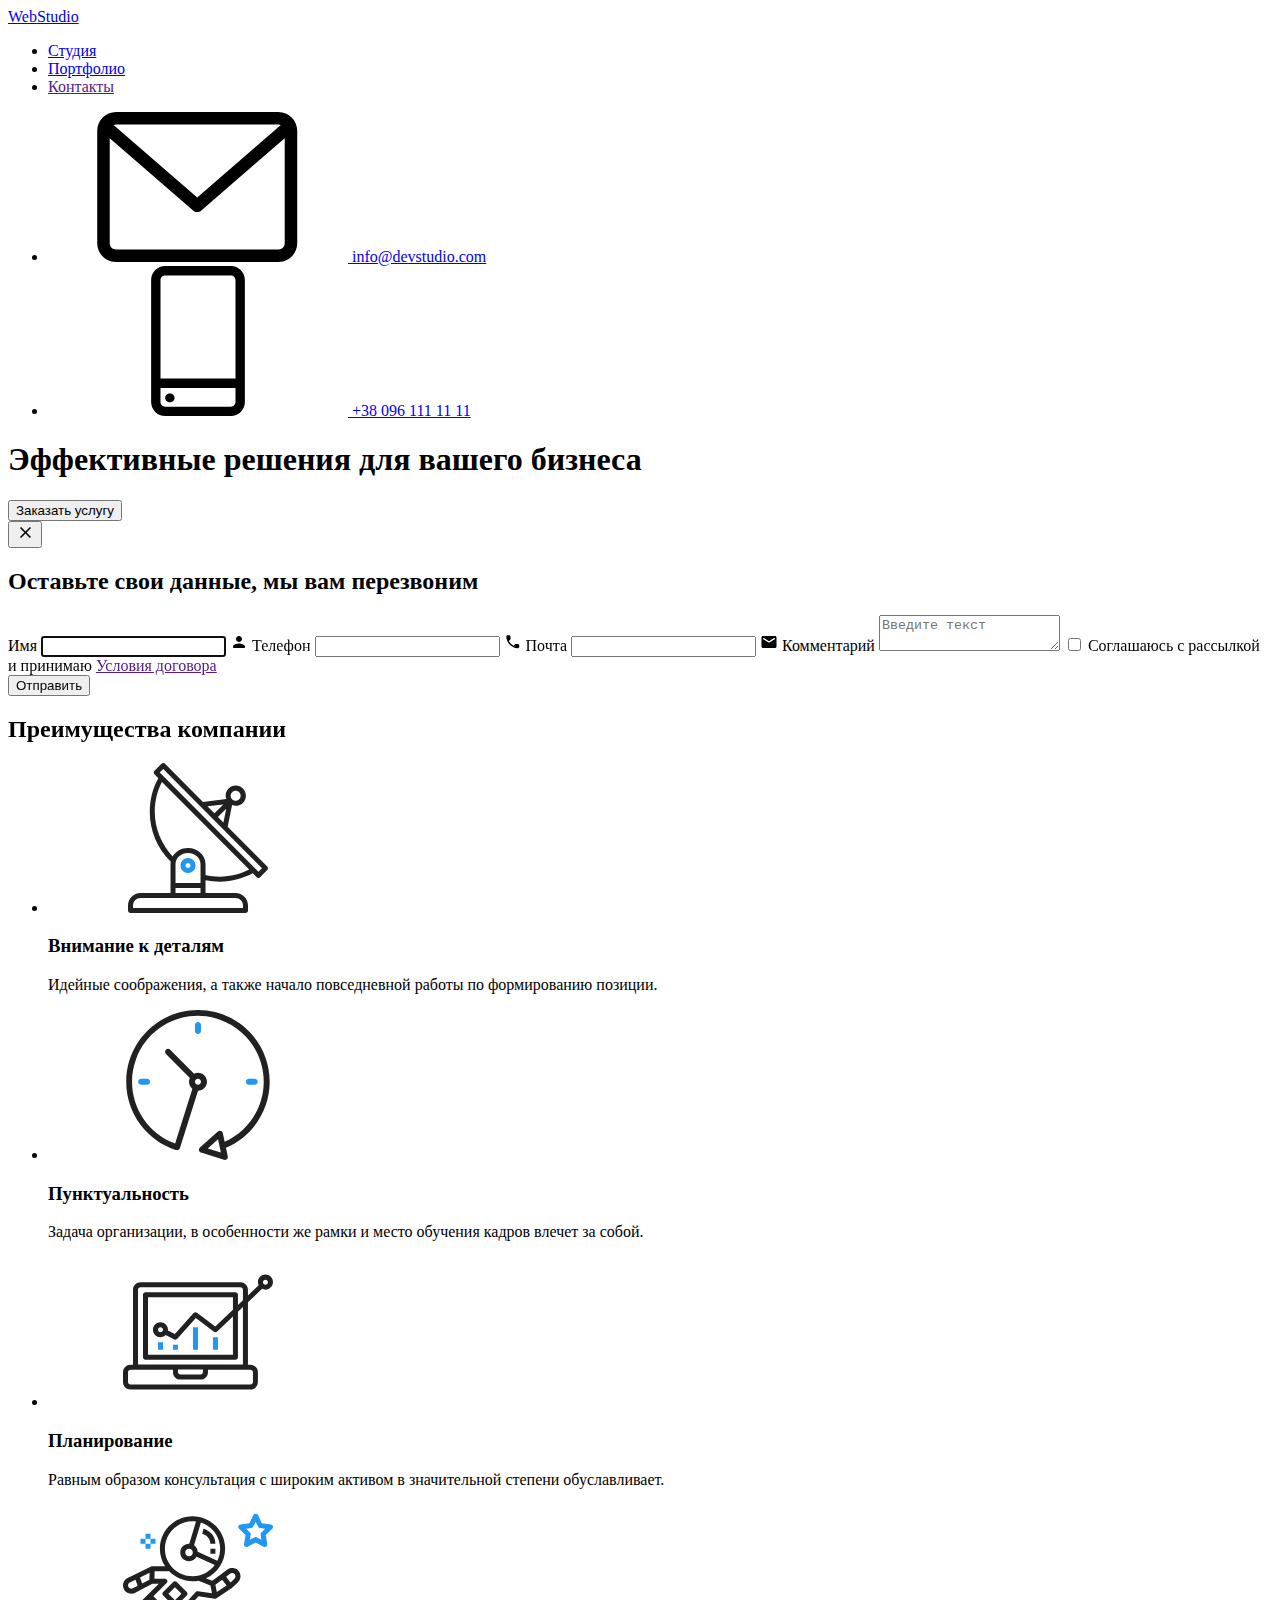
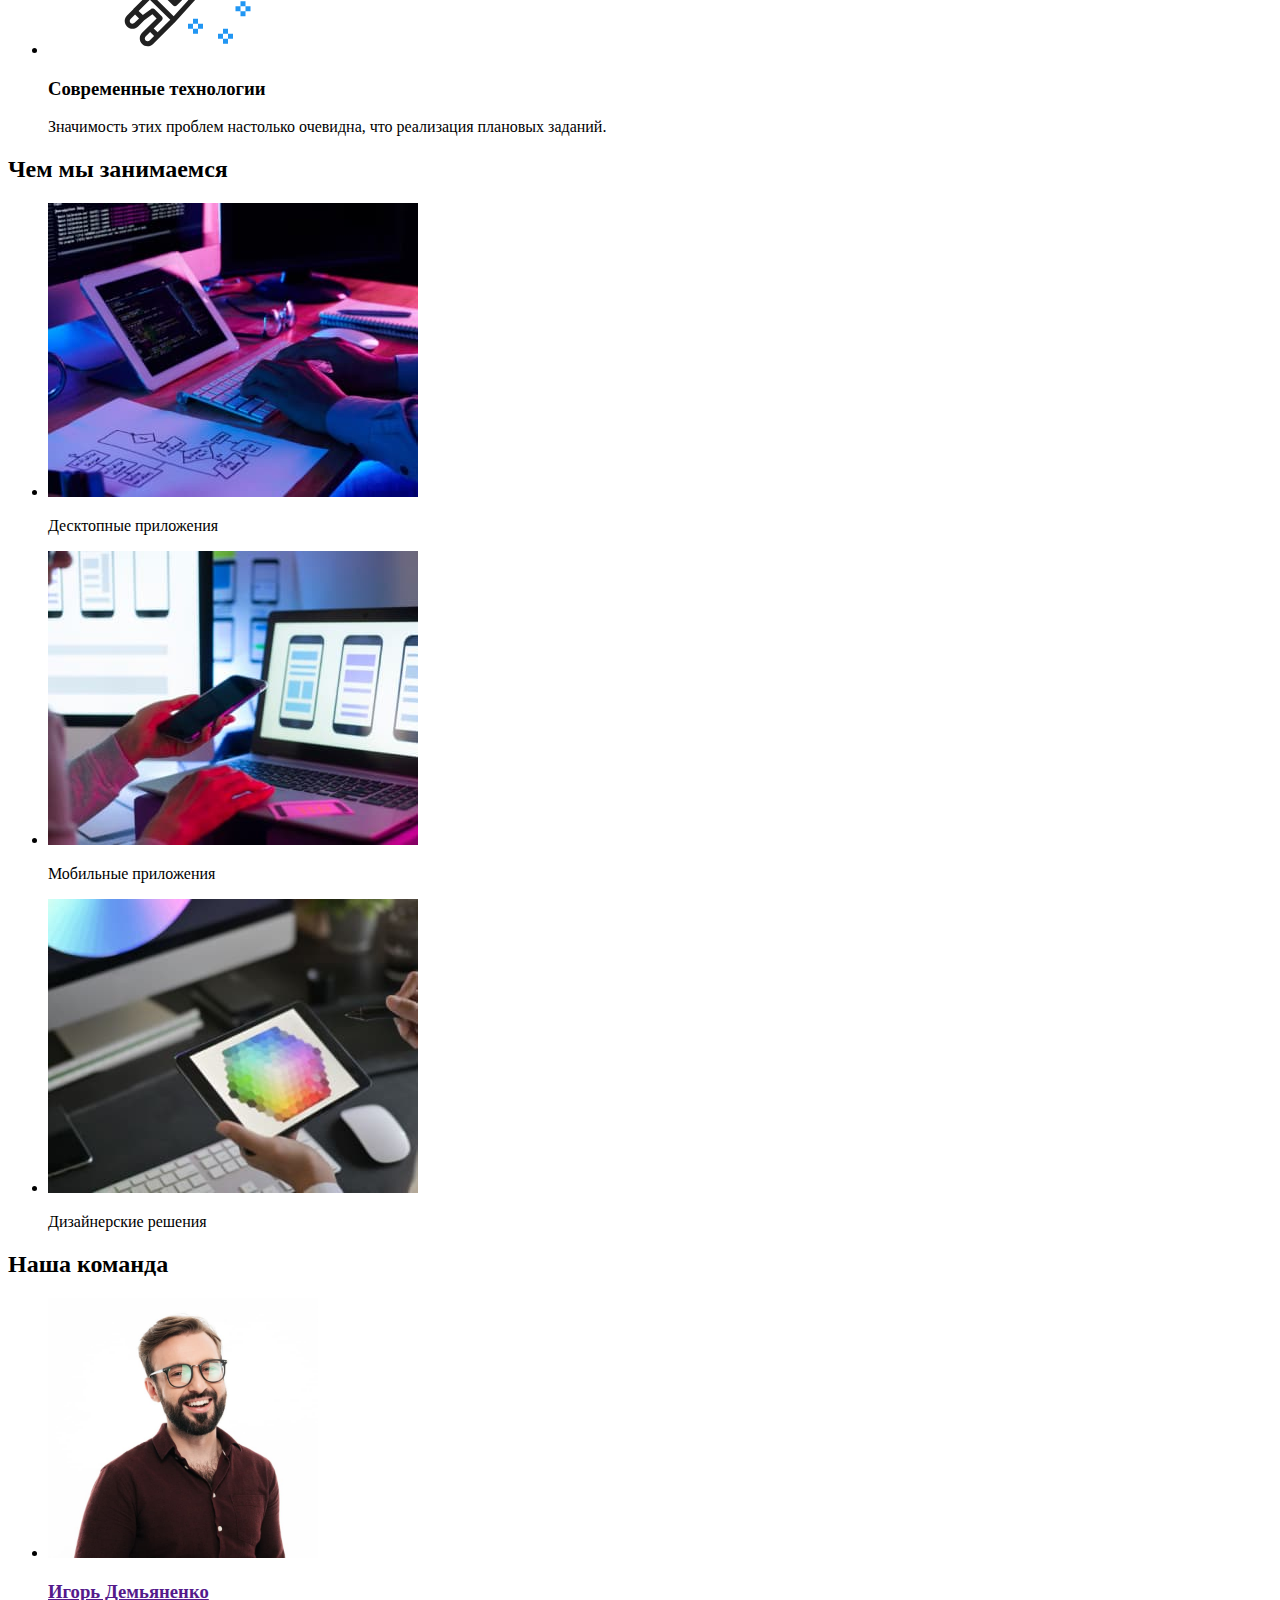
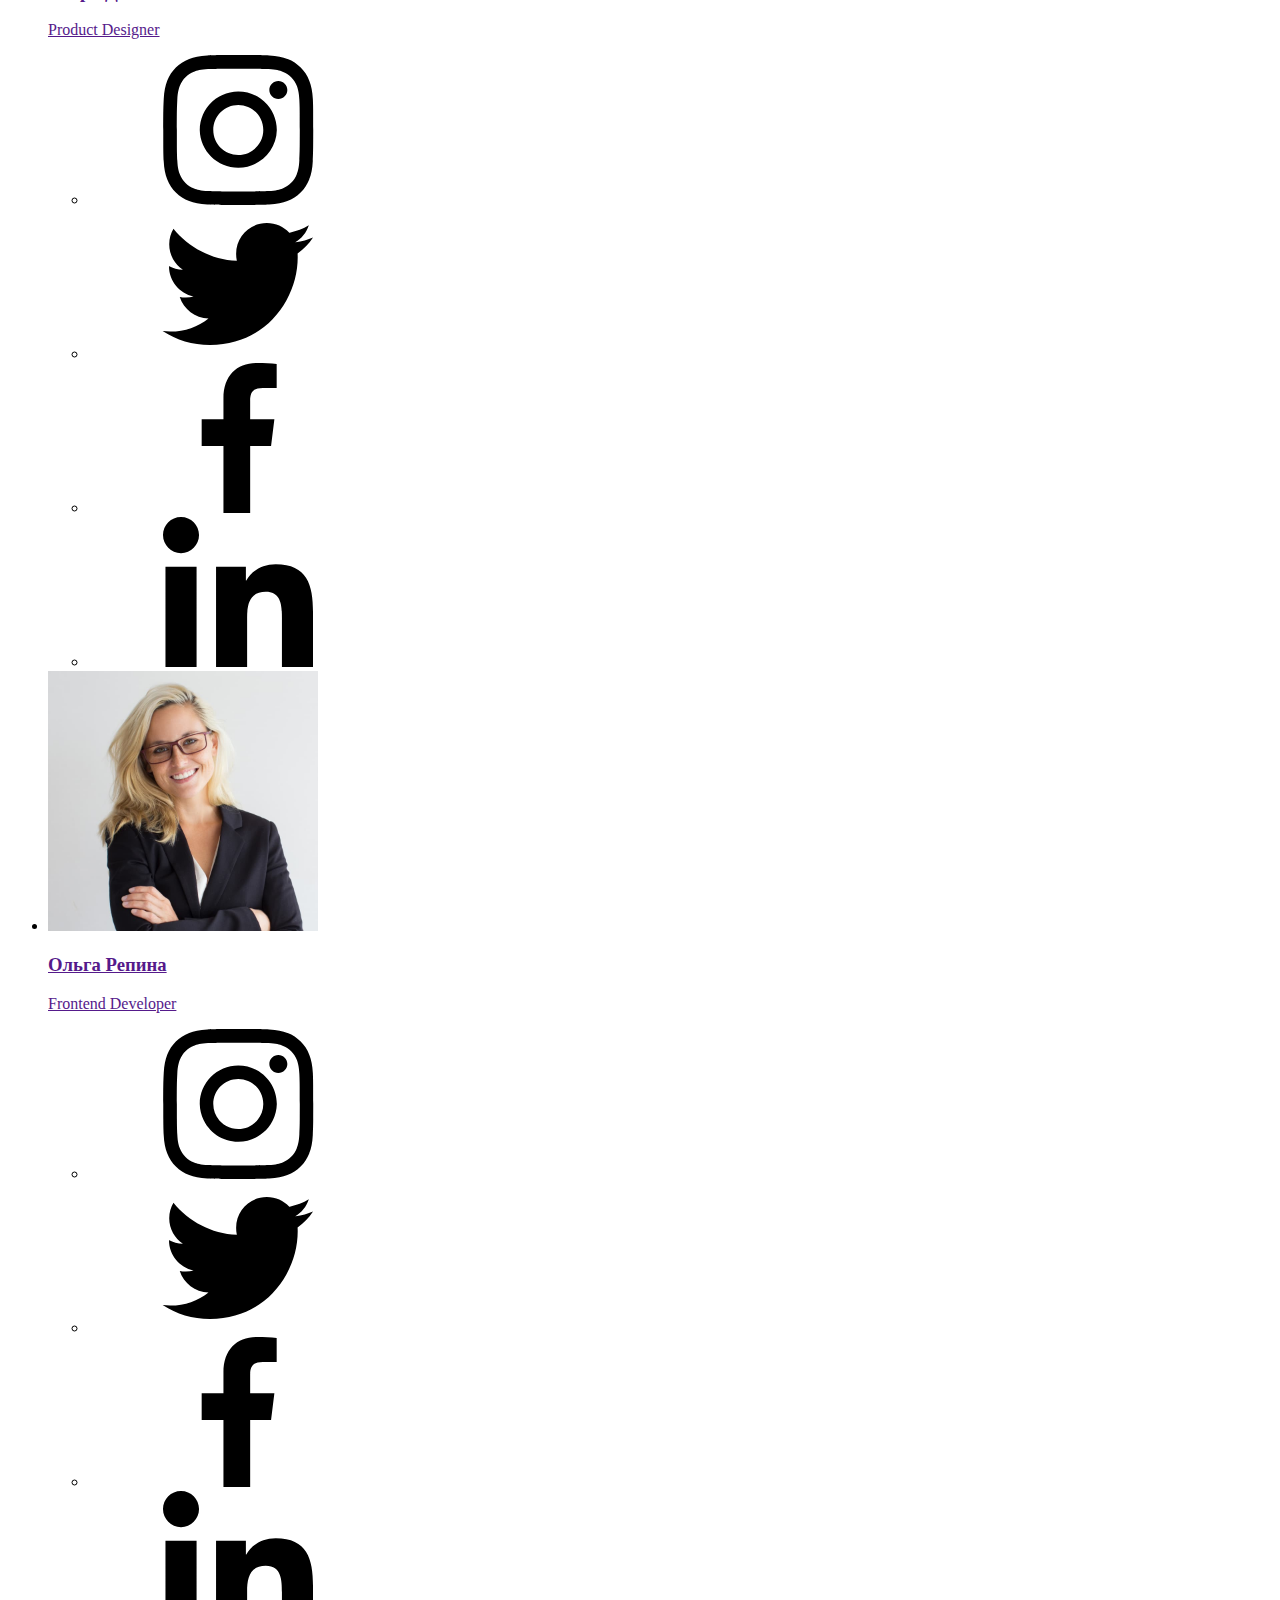
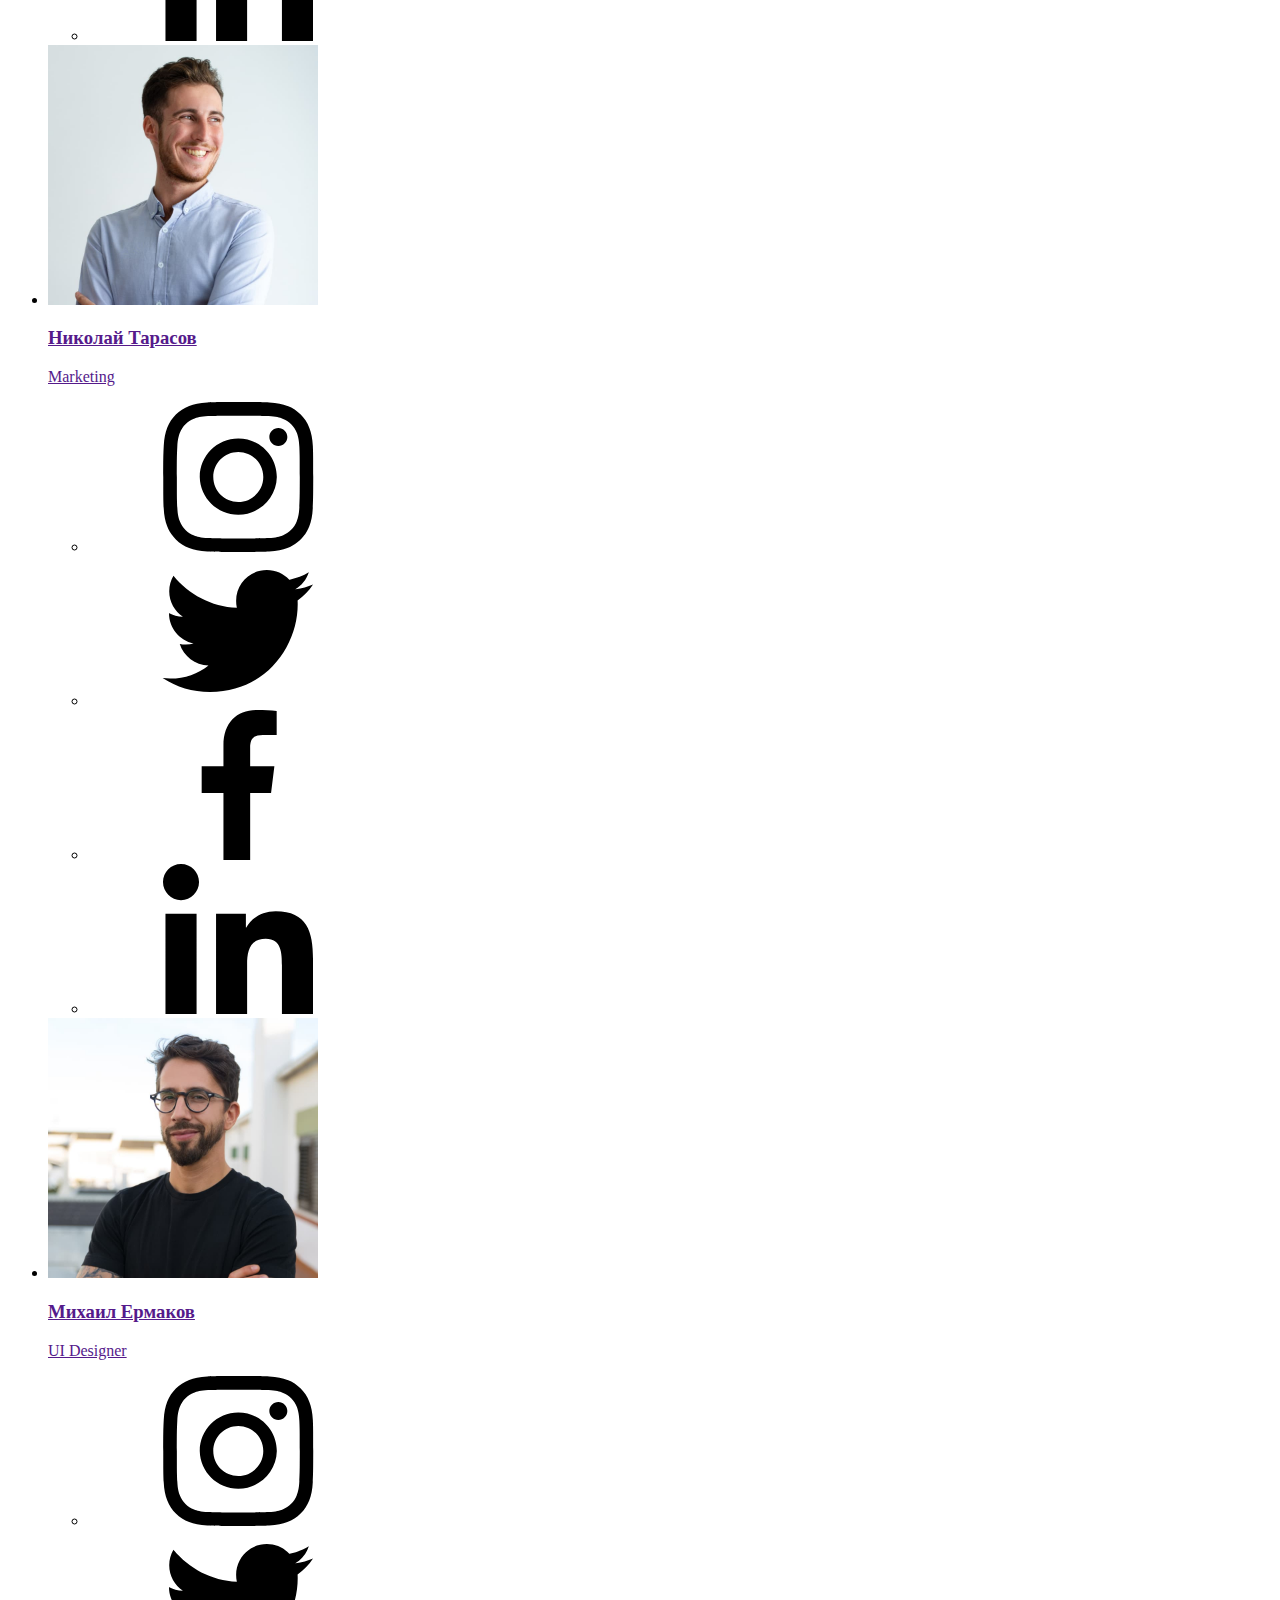
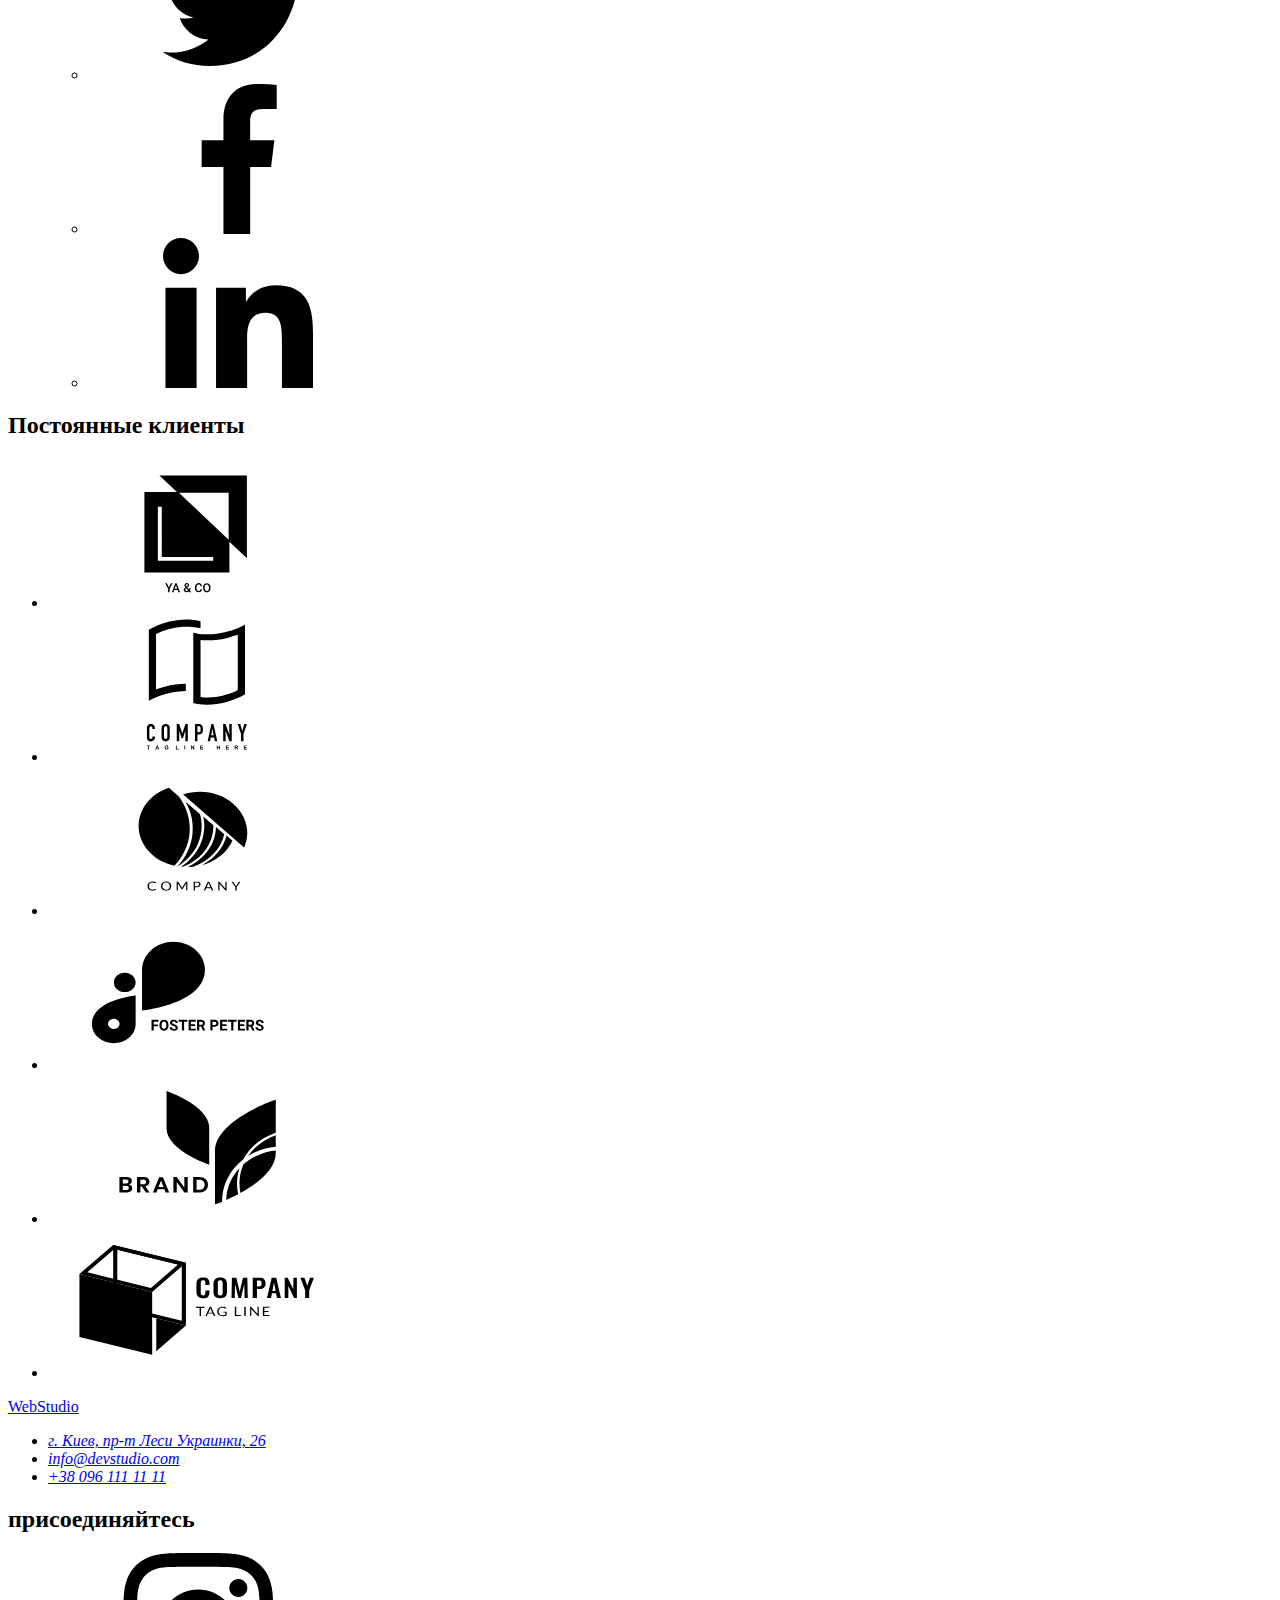
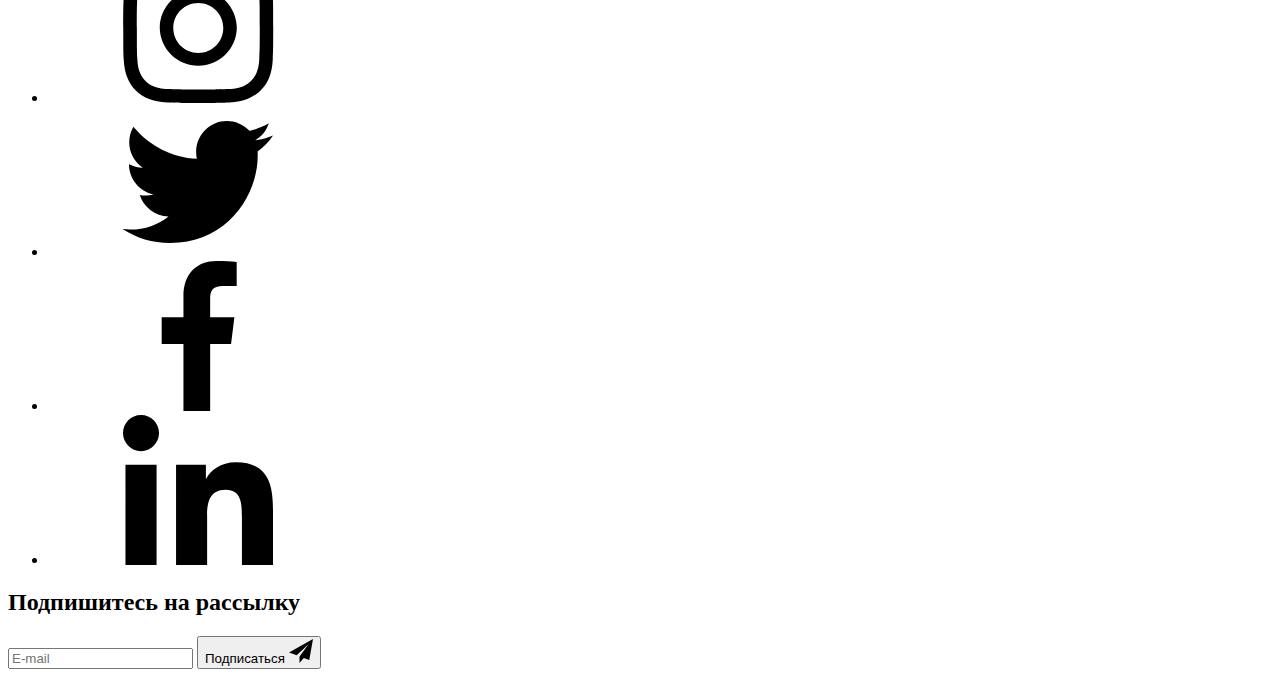
==== commit 642dae4f: "SASS not finished" ====
--- a/index.html
+++ b/index.html
@@ -20,7 +20,7 @@
       referrerpolicy="no-referrer"
     />
 
-    <link rel="stylesheet" href="./css/styles.css" />
+    <link rel="stylesheet" href="./css/main.min.css" />
   </head>
   <body>
     <!--Главная навигация-->
@@ -79,69 +79,85 @@
             </button>
             <div class="backdrop is-hidden" data-modal>
               <div class="modal">
-                <button class="modal-close" data-modal-close>
+                <button class="modal__btn-close" data-modal-close type="button">
                   <svg class="modal-close__icon-close" width="18" height="18">
                     <use href="images/symbol-defs.svg#close"></use>
                   </svg>
                 </button>
-                <div class="modal__formfield">
-                <h2 class="modal__title">Оставьте свои данные, мы вам перезвоним</h2>
+              <div class="order-form">
+                <h2 class="order-form__title">Оставьте свои данные, мы вам перезвоним</h2>
                 <form class="form js-speaker-form">
-      <div class="form__field">
+               <label for="name" class="form__field">
+                 <span class="form__title">Имя</span>
                 <input
           type="text"
           class="form__input"
-          name="name"
-          id="name"
+          name="username"
           placeholder=" "
           autofocus
+          autocomplete="off"
         />
-        <label for="name" class="form__label">Имя</label>
-               <svg class="form__icon" width="18" height="18">
+                       <svg class="form__icon" width="18" height="18">
                     <use href="images/symbol-defs.svg#person-black"></use>
                   </svg>
-      </div>
-
-      <div class="form__field">
-                <input type="tel" class="form__input" name="tel" id="tel" placeholder=" " />
-        <label for="tel" class="form__label">Телефон</label>
-        <svg class="form__icon" width="18" height="18">
+                </label>
+
+         <label for="tel" class="form__field">
+           <span class="form__title">Телефон</span>
+                <input 
+                type="tel" 
+                class="form__input" 
+                name="tel" 
+                placeholder=" "
+                autocomplete="off"
+                 />
+
+                 <svg class="form__icon" width="18" height="18">
                     <use href="images/symbol-defs.svg#phone-black"></use>
                   </svg>
-      </div>
-
-      <div class="form__field">
-                <input type="email" class="form__input" name="mail" id="mail" placeholder=" " />
-        <label for="mail" class="form__label">Почта</label>
-               <svg class="form__icon" width="18" height="18">
+                          </label> 
+
+    <label for="mail" class="form__field">
+      <span class="form__title">Почта</span>
+      <input 
+      type="email" 
+      class="form__input" 
+      name="mail" 
+      placeholder=" " 
+      autocomplete="off"/>
+                    <svg class="form__icon" width="18" height="18">
                     <use href="images/symbol-defs.svg#email-black"></use>
-                  </svg>
-      </div>
-      <div class="form__field">
-                <textarea
+                  </svg>   
+    </label>
+
+       <label for="comment" class="form__field form__field--comment">
+         <span class="form__title">Комментарий</span>
+               <textarea
           class="form__input form__input--comment"
           name="comment"
-          id="comment"
           placeholder="Введите текст"
-        ></textarea>
-        <label for="comment" class="form__label form__label--comment">Комментарий</label>
-      </div>
-       <div class="form__field">
-         <input type="checkbox" name="policy" id="policy" class="policy__check visually-hidden" />
-        <label for="policy" class="check__label">
-          <span class="check__text">
-            <svg class="check__icon" width="16" height="15">
-                    <use href="images/symbol-defs.svg#check"></use>
-                  </svg>
-          </span>
-          Соглашаюсь с рассылкой и принимаю <a class="checkbox__link" href="" rel="noopener noreferrer">Условия договора</a>
+          autocomplete="off"
+        ></textarea>       
+        </label>
+
+ 
+        <label class="agreement">
+         <input 
+         type="checkbox" 
+         name="agreement__checkbox" 
+         class="agreement__checkbox" />
+        
+            <span class="agreement__icon"></span>
+          <span class="agreement__text">Соглашаюсь с рассылкой и принимаю</span> 
+          <a class="agreement__link" href="" rel="noopener noreferrer">Условия договора</a>
         </label>
       </div>
 
       <button type="submit" class="submit__button"> 
         <span class="submit__text">Отправить</span>
       </button>
-    </form>
+         </form>
+        </div>
       </div>
        </div>
               </div>
@@ -516,72 +532,39 @@
         </div>
         <div class="socilmedia-footer">
           <h2 class="socilmedia-footer__title">присоединяйтесь</h2>
-                          <ul class="socialmedia__list list socilmedia-footer__list">
-                  <li class="socialmedia__item socilmedia-footer__item">
-                    <a href="" class="socialmedia__link socilmedia-footer__link">
+                          <ul class="socialmedia__list list socialmedia__list--footer">
+                  <li class="socialmedia__item socialmedia__item--footer">
+                    <a href="" class="socialmedia__link socialmedia__link--footer">
                       <svg class="socialmedia__icon">
                         <use href="images/symbol-defs.svg#instagram"></use>
                       </svg>
                     </a>
                   </li>
 
-                  <li class="socialmedia__item socilmedia-footer__item">
-                    <a href="" class="socialmedia__link socilmedia-footer__link">
+                  <li class="socialmedia__item socialmedia__item--footer">
+                    <a href="" class="socialmedia__link socialmedia__link--footer">
                       <svg class="socialmedia__icon">
                         <use href="images/symbol-defs.svg#twitter"></use>
                       </svg>
                     </a>
                   </li>
 
-                  <li class="socialmedia__item  socilmedia-footer__item">
-                    <a href="" class="socialmedia__link socilmedia-footer__link">
+                  <li class="socialmedia__item  socialmedia__item--footer">
+                    <a href="" class="socialmedia__link socialmedia__link--footer">
                       <svg class="socialmedia__icon">
                         <use href="images/symbol-defs.svg#facebook"></use>
                       </svg>
                     </a>
                   </li>
 
-                  <li class="socialmedia__item socilmedia-footer__item">
-                    <a href="" class="socialmedia__link socilmedia-footer__link">
+                  <li class="socialmedia__item socialmedia__item--footer">
+                    <a href="" class="socialmedia__link socialmedia__link--footer">
                       <svg class="socialmedia__icon">
                         <use href="images/symbol-defs.svg#linkedin"></use>
                       </svg>
                     </a>
                   </li>
                 </ul>
-          <!-- <ul class="socilmedia-footer__list list">
-            <li class="socilmedia-footer__item">
-              <a href="" class="socilmedia-footer__link link">
-                <svg class="socilmedia-footer__icon">
-                  <use href="images/symbol-defs.svg#instagram"></use>
-                </svg>
-              </a>
-            </li>
-
-            <li class="socilmedia-footer__item">
-              <a href="" class="socilmedia-footer__link">
-                <svg class="socilmedia-footer__icon">
-                  <use href="images/symbol-defs.svg#twitter"></use>
-                </svg>
-              </a>
-            </li>
-
-            <li class="socilmedia-footer__item">
-              <a href="" class="socilmedia-footer__link">
-                <svg class="socilmedia-footer__icon">
-                  <use href="images/symbol-defs.svg#facebook"></use>
-                </svg>
-              </a>
-            </li>
-
-            <li class="socilmedia-footer__item">
-              <a href="" class="socilmedia-footer__link">
-                <svg class="socilmedia-footer__icon">
-                  <use href="images/symbol-defs.svg#linkedin"></use>
-                </svg>
-              </a>
-            </li>
-          </ul> -->
         </div>
         <div class="footer-subsciption">
           <h2 class="footer-subsciption__title">Подпишитесь на рассылку</h2>
--- a/css/main.min.css
+++ b/css/main.min.css
@@ -0,0 +1,2 @@
+@import url(./utils/_variables.scss);@import url(./base/_reset.scss);@import url(./base/_common.scss);@import url(./utils/_placeholders.scss);@import url(./components/_logo.scss);@import url(./components/_button.scss);@import url(./components/_socialmedia-list.scss);@import url(./layout/_header.scss);@import url(./layout/_header-nav.scss);@import url(./layout/_hero.scss);@import url(./layout/_features.scss);@import url(./layout/_activity.scss);@import url(./layout/_team.scss);@import url(./layout/_clients.scss);@import url(./layout/_filter.scss);@import url(./layout/_projects.scss);@import url(./layout/_footer.scss);@import url(./components/_modal.scss);@import url(./components/_modal-btn-close.scss);@import url(./components/_order-form.scss)
+/*# sourceMappingURL=main.min.css.map */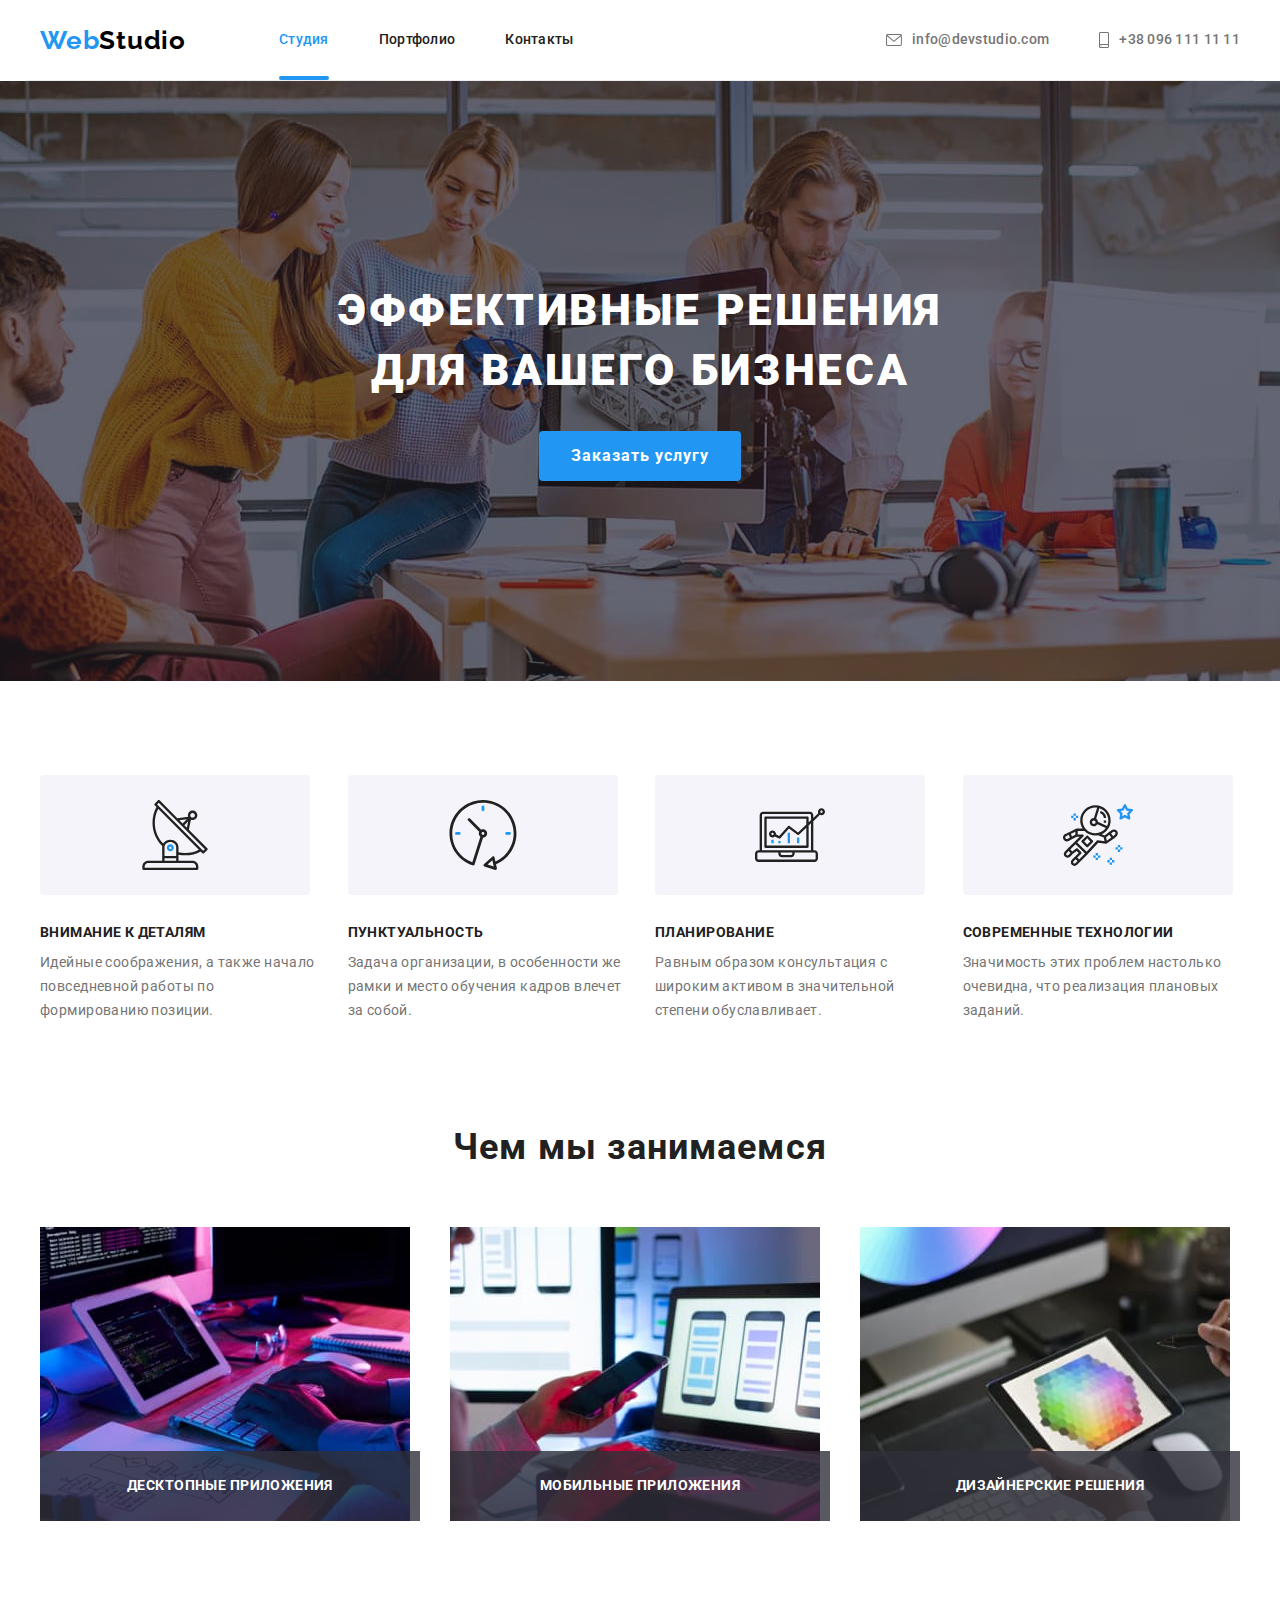
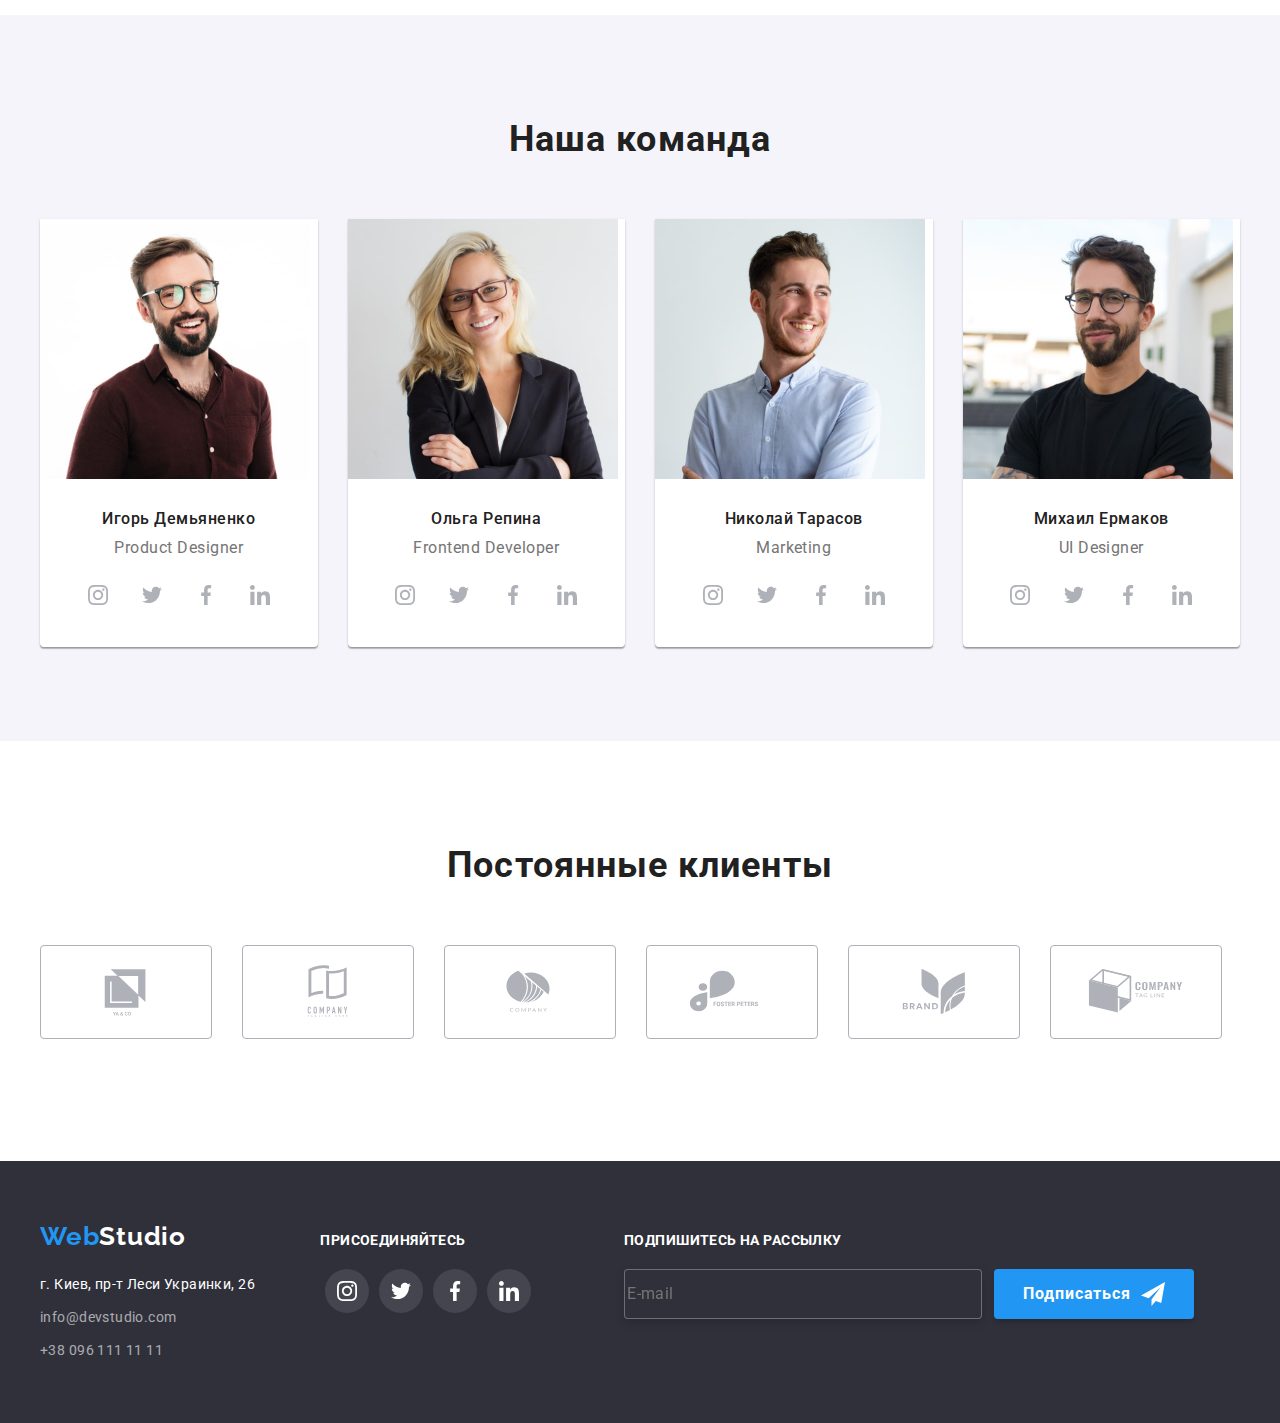
==== commit 55ed16b7: "Edited according to the recommendations" ====
--- a/index.html
+++ b/index.html
@@ -11,7 +11,6 @@
       href="https://fonts.googleapis.com/css2?family=Raleway:wght@700&family=Roboto:wght@400;500;700;900&display=swap"
       rel="stylesheet"
     />
-    <link rel="stylesheet" href="
     <link
       rel="stylesheet"
       href="https://cdnjs.cloudflare.com/ajax/libs/modern-normalize/1.1.0/modern-normalize.min.css"
@@ -29,13 +28,16 @@
         <nav class="nav">
           <div class="nav__logo">
             <a href="./index.html" class="logo">
-              <span class="logo__part">Web</span><span class="logo__part--header">Studio</span>
+              <span class="logo__part">Web</span
+              ><span class="logo__part--header">Studio</span>
             </a>
           </div>
 
           <ul class="nav__list list">
             <li class="nav__item">
-              <a href="./index.html" class="nav__link link nav__link--active">Студия</a>
+              <a href="./index.html" class="nav__link link nav__link--active"
+                >Студия</a
+              >
             </li>
 
             <li class="nav__item">
@@ -49,7 +51,10 @@
         </nav>
         <ul class="contacts__list list">
           <li class="contacts__item">
-            <a class="contacts__link link contacts__link--mail" href="maito:info@devstudio.com">
+            <a
+              class="contacts__link link contacts__link--mail"
+              href="maito:info@devstudio.com"
+            >
               <svg class="contacts__icon contacts__icon--envelope">
                 <use href="./images/symbol-defs.svg#envelope1"></use>
               </svg>
@@ -58,7 +63,10 @@
           </li>
 
           <li class="contacts-item">
-            <a class="contacts__link link contacts__link--telephone" href="tel:+380961111111">
+            <a
+              class="contacts__link link contacts__link--telephone"
+              href="tel:+380961111111"
+            >
               <svg class="contacts__icon contacts__icon--smartphone">
                 <use href="./images/symbol-defs.svg#smartphone"></use>
               </svg>
@@ -77,420 +85,428 @@
             <button type="button" class="order__btn" data-modal-open>
               Заказать услугу
             </button>
-            <div class="backdrop is-hidden" data-modal>
-              <div class="modal">
-                <button class="modal__btn-close" data-modal-close type="button">
-                  <svg class="modal-close__icon-close" width="18" height="18">
-                    <use href="images/symbol-defs.svg#close"></use>
-                  </svg>
-                </button>
-              <div class="order-form">
-                <h2 class="order-form__title">Оставьте свои данные, мы вам перезвоним</h2>
-                <form class="form js-speaker-form">
-               <label for="name" class="form__field">
-                 <span class="form__title">Имя</span>
-                <input
-          type="text"
-          class="form__input"
-          name="username"
-          placeholder=" "
-          autofocus
-          autocomplete="off"
-        />
-                       <svg class="form__icon" width="18" height="18">
-                    <use href="images/symbol-defs.svg#person-black"></use>
-                  </svg>
-                </label>
-
-         <label for="tel" class="form__field">
-           <span class="form__title">Телефон</span>
-                <input 
-                type="tel" 
-                class="form__input" 
-                name="tel" 
-                placeholder=" "
-                autocomplete="off"
-                 />
-
-                 <svg class="form__icon" width="18" height="18">
-                    <use href="images/symbol-defs.svg#phone-black"></use>
-                  </svg>
-                          </label> 
-
-    <label for="mail" class="form__field">
-      <span class="form__title">Почта</span>
-      <input 
-      type="email" 
-      class="form__input" 
-      name="mail" 
-      placeholder=" " 
-      autocomplete="off"/>
-                    <svg class="form__icon" width="18" height="18">
-                    <use href="images/symbol-defs.svg#email-black"></use>
-                  </svg>   
-    </label>
-
-       <label for="comment" class="form__field form__field--comment">
-         <span class="form__title">Комментарий</span>
-               <textarea
-          class="form__input form__input--comment"
-          name="comment"
-          placeholder="Введите текст"
-          autocomplete="off"
-        ></textarea>       
-        </label>
-
- 
-        <label class="agreement">
-         <input 
-         type="checkbox" 
-         name="agreement__checkbox" 
-         class="agreement__checkbox" />
-        
-            <span class="agreement__icon"></span>
-          <span class="agreement__text">Соглашаюсь с рассылкой и принимаю</span> 
-          <a class="agreement__link" href="" rel="noopener noreferrer">Условия договора</a>
-        </label>
-      </div>
-
-      <button type="submit" class="submit__button"> 
-        <span class="submit__text">Отправить</span>
-      </button>
-         </form>
-        </div>
-      </div>
-       </div>
-              </div>
-            </div>
           </div>
         </section>
       </div>
+
+      <div class="backdrop is-hidden" data-modal>
+        <div class="modal">
+          <button class="modal__btn-close" data-modal-close type="button">
+            <svg class="modal-close__icon-close" width="18" height="18">
+              <use href="images/symbol-defs.svg#close"></use>
+            </svg>
+          </button>
+          <div class="order-form">
+            <h2 class="order-form__title">
+              Оставьте свои данные, мы вам перезвоним
+            </h2>
+            <form class="form js-speaker-form">
+              <label class="form__field">
+                <span class="form__title">Имя</span>
+                <input
+                  type="text"
+                  class="form__input"
+                  name="username"
+                  placeholder=" "
+                  autofocus
+                  autocomplete="off"
+                />
+                <svg class="form__icon" width="18" height="18">
+                  <use href="images/symbol-defs.svg#person-black"></use>
+                </svg>
+              </label>
+              <label class="form__field">
+                <span class="form__title">Телефон</span>
+                <input
+                  type="tel"
+                  class="form__input"
+                  name="tel"
+                  placeholder=" "
+                  autocomplete="off"
+                />
+                <svg class="form__icon" width="18" height="18">
+                  <use href="images/symbol-defs.svg#phone-black"></use>
+                </svg>
+              </label>
+              <label class="form__field">
+                <span class="form__title">Почта</span>
+                <input
+                  type="email"
+                  class="form__input"
+                  name="mail"
+                  placeholder=" "
+                  autocomplete="off"
+                />
+                <svg class="form__icon" width="18" height="18">
+                  <use href="images/symbol-defs.svg#email-black"></use>
+                </svg>
+              </label>
+              <label class="form__field form__field--comment">
+                <span class="form__title">Комментарий</span>
+                <textarea
+                  class="form__input form__input--comment"
+                  name="comment"
+                  placeholder="Введите текст"
+                  autocomplete="off"
+                ></textarea>
+              </label>
+              <label class="agreement">
+                <input
+                  type="checkbox"
+                  name="agreement__checkbox"
+                  class="agreement__checkbox"
+                />
+                <span class="agreement__icon"></span>
+                <span class="agreement__text"
+                  >Соглашаюсь с рассылкой и принимаю</span
+                >
+                <a class="agreement__link" href="" rel="noopener noreferrer"
+                  >Условия договора</a
+                >
+              </label>
+            </form>
+          </div>
+
+          <button type="submit" class="submit__button">
+            <span class="submit__text">Отправить</span>
+          </button>
+        </div>
+      </div>
+
+      <!--Преимущества-->
+      <section class="features">
+        <div class="container">
+          <h2 class="features__maintitle visually-hidden">
+            Преимущества компании
+          </h2>
+          <ul class="features__list list">
+            <li class="features__item">
+              <div class="features__box">
+                <svg class="features__icon">
+                  <use href="images/symbol-defs.svg#antenna"></use>
+                </svg>
+              </div>
+              <h3 class="features__title">Внимание к деталям</h3>
+              <p class="features__text">
+                Идейные соображения, а также начало повседневной работы по
+                формированию позиции.
+              </p>
+            </li>
+            <li class="features__item">
+              <div class="features__box">
+                <svg class="features__icon">
+                  <use href="images/symbol-defs.svg#clock"></use>
+                </svg>
+              </div>
+              <h3 class="features__title">Пунктуальность</h3>
+              <p class="features__text">
+                Задача организации, в особенности же рамки и место обучения
+                кадров влечет за собой.
+              </p>
+            </li>
+            <li class="features__item">
+              <div class="features__box">
+                <svg class="features__icon">
+                  <use href="images/symbol-defs.svg#diagram"></use>
+                </svg>
+              </div>
+              <h3 class="features__title">Планирование</h3>
+              <p class="features__text">
+                Равным образом консультация с широким активом в значительной
+                степени обуславливает.
+              </p>
+            </li>
+            <li class="features__item">
+              <div class="features__box">
+                <svg class="features__icon">
+                  <use href="images/symbol-defs.svg#astronaut"></use>
+                </svg>
+              </div>
+              <h3 class="features__title">Современные технологии</h3>
+              <p class="features__text">
+                Значимость этих проблем настолько очевидна, что реализация
+                плановых заданий.
+              </p>
+            </li>
+          </ul>
+        </div>
+      </section>
+
+      <!--Чем занимаемся-->
+      <section class="activity">
+        <div class="container">
+          <h2 class="activity__title">Чем мы занимаемся</h2>
+          <ul class="activity__list list">
+            <li class="activity__item">
+              <a href=""
+                ><img
+                  src="./images/box1.jpg"
+                  alt="Ноутбук на столе"
+                  width="370"
+              /></a>
+              <p class="activity__text">Десктопные приложения</p>
+            </li>
+            <li class="activity__item">
+              <a href=""
+                ><img
+                  src="./images/box2.jpg"
+                  alt="Смартфон и ноутбук"
+                  width="370"
+              /></a>
+              <p class="activity__text">Мобильные приложения</p>
+            </li>
+            <li class="activity__item">
+              <a href=""
+                ><img src="./images/box3.jpg" alt="Планшет" width="370"
+              /></a>
+              <p class="activity__text">Дизайнерские решения</p>
+            </li>
+          </ul>
+        </div>
+      </section>
+      <!--Наша команда-->
+      <section class="team">
+        <div class="container">
+          <h2 class="team__title">Наша команда</h2>
+          <ul class="team__list list">
+            <li class="team__item">
+              <a class="link" href="">
+                <img
+                  src="./images/igor.jpg"
+                  alt="Игорь Демьяненко"
+                  width="270"
+                />
+                <div class="member__meta">
+                  <h3 class="member__name">Игорь Демьяненко</h3>
+                  <p class="member__position" lang="en">Product Designer</p>
+
+                  <ul class="socialmedia__list list">
+                    <li class="socialmedia__item">
+                      <a href="" class="socialmedia__link">
+                        <svg class="socialmedia__icon">
+                          <use href="images/symbol-defs.svg#instagram"></use>
+                        </svg>
+                      </a>
+                    </li>
+
+                    <li class="socialmedia__item">
+                      <a href="" class="socialmedia__link">
+                        <svg class="socialmedia__icon">
+                          <use href="images/symbol-defs.svg#twitter"></use>
+                        </svg>
+                      </a>
+                    </li>
+
+                    <li class="socialmedia__item">
+                      <a href="" class="socialmedia__link">
+                        <svg class="socialmedia__icon">
+                          <use href="images/symbol-defs.svg#facebook"></use>
+                        </svg>
+                      </a>
+                    </li>
+
+                    <li class="socialmedia__item">
+                      <a href="" class="socialmedia__link">
+                        <svg class="socialmedia__icon">
+                          <use href="images/symbol-defs.svg#linkedin"></use>
+                        </svg>
+                      </a>
+                    </li>
+                  </ul>
+                </div>
+              </a>
+            </li>
+
+            <li class="team__item">
+              <a class="link" href="">
+                <img src="./images/olga.jpg" alt="Ольга Репина" width="270" />
+                <div class="member__meta">
+                  <h3 class="member__name">Ольга Репина</h3>
+                  <p class="member__position" lang="en">Frontend Developer</p>
+                  <ul class="socialmedia__list list">
+                    <li class="socialmedia__item">
+                      <a href="" class="socialmedia__link">
+                        <svg class="socialmedia__icon">
+                          <use href="images/symbol-defs.svg#instagram"></use>
+                        </svg>
+                      </a>
+                    </li>
+
+                    <li class="socialmedia__item">
+                      <a href="" class="socialmedia__link">
+                        <svg class="socialmedia__icon">
+                          <use href="images/symbol-defs.svg#twitter"></use>
+                        </svg>
+                      </a>
+                    </li>
+
+                    <li class="socialmedia__item">
+                      <a href="" class="socialmedia__link">
+                        <svg class="socialmedia__icon">
+                          <use href="images/symbol-defs.svg#facebook"></use>
+                        </svg>
+                      </a>
+                    </li>
+
+                    <li class="socialmedia__item">
+                      <a href="" class="socialmedia__link">
+                        <svg class="socialmedia__icon">
+                          <use href="images/symbol-defs.svg#linkedin"></use>
+                        </svg>
+                      </a>
+                    </li>
+                  </ul>
+                </div>
+              </a>
+            </li>
+
+            <li class="team__item">
+              <a class="link" href="">
+                <img
+                  src="./images/nikolai.jpg"
+                  alt="Николай Тарасов"
+                  width="270"
+                />
+                <div class="member__meta">
+                  <h3 class="member__name">Николай Тарасов</h3>
+                  <p class="member__position" lang="en">Marketing</p>
+                  <ul class="socialmedia__list list">
+                    <li class="socialmedia__item">
+                      <a href="" class="socialmedia__link">
+                        <svg class="socialmedia__icon">
+                          <use href="images/symbol-defs.svg#instagram"></use>
+                        </svg>
+                      </a>
+                    </li>
+
+                    <li class="socialmedia__item">
+                      <a href="" class="socialmedia__link">
+                        <svg class="socialmedia__icon">
+                          <use href="images/symbol-defs.svg#twitter"></use>
+                        </svg>
+                      </a>
+                    </li>
+
+                    <li class="socialmedia__item">
+                      <a href="" class="socialmedia__link">
+                        <svg class="socialmedia__icon">
+                          <use href="images/symbol-defs.svg#facebook"></use>
+                        </svg>
+                      </a>
+                    </li>
+
+                    <li class="socialmedia__item">
+                      <a href="" class="socialmedia__link">
+                        <svg class="socialmedia__icon">
+                          <use href="images/symbol-defs.svg#linkedin"></use>
+                        </svg>
+                      </a>
+                    </li>
+                  </ul>
+                </div>
+              </a>
+            </li>
+
+            <li class="team__item">
+              <a class="link" href="">
+                <img
+                  src="./images/mikhail.jpg"
+                  alt="Михаил Ермаков"
+                  width="270"
+                />
+                <div class="member__meta">
+                  <h3 class="member__name">Михаил Ермаков</h3>
+                  <p class="member__position" lang="en">UI Designer</p>
+                  <ul class="socialmedia__list list">
+                    <li class="socialmedia__item">
+                      <a href="" class="socialmedia__link">
+                        <svg class="socialmedia__icon">
+                          <use href="images/symbol-defs.svg#instagram"></use>
+                        </svg>
+                      </a>
+                    </li>
+
+                    <li class="socialmedia__item">
+                      <a href="" class="socialmedia__link">
+                        <svg class="socialmedia__icon">
+                          <use href="images/symbol-defs.svg#twitter"></use>
+                        </svg>
+                      </a>
+                    </li>
+
+                    <li class="socialmedia__item">
+                      <a href="" class="socialmedia__link">
+                        <svg class="socialmedia__icon">
+                          <use href="images/symbol-defs.svg#facebook"></use>
+                        </svg>
+                      </a>
+                    </li>
+
+                    <li class="socialmedia__item">
+                      <a href="" class="socialmedia__link">
+                        <svg class="socialmedia__icon">
+                          <use href="images/symbol-defs.svg#linkedin"></use>
+                        </svg>
+                      </a>
+                    </li>
+                  </ul>
+                </div>
+              </a>
+            </li>
+          </ul>
+        </div>
+      </section>
+      <!-- Постоянные клиенты -->
+      <section class="clients">
+        <div class="container">
+          <h2 class="clients__title">Постоянные клиенты</h2>
+          <ul class="client__list list">
+            <li class="client__item">
+              <a href="" class="client__link link">
+                <svg class="client__icon">
+                  <use href="./images/symbol-defs.svg#logo1"></use>
+                </svg>
+              </a>
+            </li>
+            <li class="client__item">
+              <a href="" class="client__link link">
+                <svg class="client__icon">
+                  <use href="./images/symbol-defs.svg#logo2"></use>
+                </svg>
+              </a>
+            </li>
+            <li class="client__item">
+              <a href="" class="client__link link">
+                <svg class="client__icon">
+                  <use href="./images/symbol-defs.svg#logo3"></use>
+                </svg>
+              </a>
+            </li>
+            <li class="client__item">
+              <a href="" class="client__link link">
+                <svg class="client__icon">
+                  <use href="./images/symbol-defs.svg#logo4hover"></use>
+                </svg>
+              </a>
+            </li>
+            <li class="client__item">
+              <a href="" class="client__link link">
+                <svg class="client__icon">
+                  <use href="./images/symbol-defs.svg#logo5"></use>
+                </svg>
+              </a>
+            </li>
+            <li class="client__item">
+              <a href="" class="client__link link">
+                <svg class="client__icon">
+                  <use href="./images/symbol-defs.svg#logo6"></use>
+                </svg>
+              </a>
+            </li>
+          </ul>
+        </div>
+      </section>
     </main>
-
-    <!--Преимущества-->
-    <section class="features">
-      <div class="container">
-        <h2 class="features__maintitle visually-hidden">Преимущества компании</h2>
-        <ul class="features__list list">
-          <li class="features__item">
-            <div class="features__box">
-              <svg class="features__icon">
-                <use href="images/symbol-defs.svg#antenna"></use>
-              </svg>
-            </div>
-            <h3 class="features__title">Внимание к деталям</h3>
-            <p class="features__text">
-              Идейные соображения, а также начало повседневной работы по
-              формированию позиции.
-            </p>
-          </li>
-          <li class="features__item">
-            <div class="features__box">
-              <svg class="features__icon">
-                <use href="images/symbol-defs.svg#clock"></use>
-              </svg>
-            </div>
-            <h3 class="features__title">Пунктуальность</h3>
-            <p class="features__text">
-              Задача организации, в особенности же рамки и место обучения кадров
-              влечет за собой.
-            </p>
-          </li>
-          <li class="features__item">
-            <div class="features__box">
-              <svg class="features__icon">
-                <use href="images/symbol-defs.svg#diagram"></use>
-              </svg>
-            </div>
-            <h3 class="features__title">Планирование</h3>
-            <p class="features__text">
-              Равным образом консультация с широким активом в значительной
-              степени обуславливает.
-            </p>
-          </li>
-          <li class="features__item">
-            <div class="features__box">
-              <svg class="features__icon">
-                <use href="images/symbol-defs.svg#astronaut"></use>
-              </svg>
-            </div>
-            <h3 class="features__title">Современные технологии</h3>
-            <p class="features__text">
-              Значимость этих проблем настолько очевидна, что реализация
-              плановых заданий.
-            </p>
-          </li>
-        </ul>
-      </div>
-    </section>
-
-    <!--Чем занимаемся-->
-    <section class="activity">
-      <div class="container">
-        <h2 class="activity__title">Чем мы занимаемся</h2>
-        <ul class="activity__list list">
-          <li class="activity__item">
-            <a href=""
-              ><img src="./images/box1.jpg" alt="Ноутбук на столе" width="370"
-            /></a>
-            <p class="activity__text">Десктопные приложения</p>
-          </li>
-          <li class="activity__item">
-            <a href=""
-              ><img
-                src="./images/box2.jpg"
-                alt="Смартфон и ноутбук"
-                width="370"
-            /></a>
-            <p class="activity__text">Мобильные приложения</p>
-          </li>
-          <li class="activity__item">
-            <a href=""
-              ><img src="./images/box3.jpg" alt="Планшет" width="370"
-            /></a>
-            <p class="activity__text">Дизайнерские решения</p>
-          </li>
-        </ul>
-      </div>
-    </section>
-    <!--Наша команда-->
-    <section class="team">
-      <div class="container">
-        <h2 class="team__title">Наша команда</h2>
-        <ul class="team__list list">
-          <li class="team__item">
-            <a class="link" href="">
-              <img src="./images/igor.jpg" alt="Игорь Демьяненко" width="270" />
-              <div class="member__meta">
-                <h3 class="member__name">Игорь Демьяненко</h3>
-                <p class="member__position" lang="en">Product Designer</p>
-
-                <ul class="socialmedia__list list">
-                  <li class="socialmedia__item">
-                    <a href="" class="socialmedia__link">
-                      <svg class="socialmedia__icon">
-                        <use href="images/symbol-defs.svg#instagram"></use>
-                      </svg>
-                    </a>
-                  </li>
-
-                  <li class="socialmedia__item">
-                    <a href="" class="socialmedia__link">
-                      <svg class="socialmedia__icon">
-                        <use href="images/symbol-defs.svg#twitter"></use>
-                      </svg>
-                    </a>
-                  </li>
-
-                  <li class="socialmedia__item">
-                    <a href="" class="socialmedia__link">
-                      <svg class="socialmedia__icon">
-                        <use href="images/symbol-defs.svg#facebook"></use>
-                      </svg>
-                    </a>
-                  </li>
-
-                  <li class="socialmedia__item">
-                    <a href="" class="socialmedia__link">
-                      <svg class="socialmedia__icon">
-                        <use href="images/symbol-defs.svg#linkedin"></use>
-                      </svg>
-                    </a>
-                  </li>
-                </ul>
-              </div>
-            </a>
-          </li>
-
-          <li class="team__item">
-            <a class="link" href="">
-              <img src="./images/olga.jpg" alt="Ольга Репина" width="270" />
-              <div class="member__meta">
-                <h3 class="member__name">Ольга Репина</h3>
-                <p class="member__position" lang="en">Frontend Developer</p>
-                <ul class="socialmedia__list list">
-                  <li class="socialmedia__item">
-                    <a href="" class="socialmedia__link">
-                      <svg class="socialmedia__icon">
-                        <use href="images/symbol-defs.svg#instagram"></use>
-                      </svg>
-                    </a>
-                  </li>
-
-                  <li class="socialmedia__item">
-                    <a href="" class="socialmedia__link">
-                      <svg class="socialmedia__icon">
-                        <use href="images/symbol-defs.svg#twitter"></use>
-                      </svg>
-                    </a>
-                  </li>
-
-                  <li class="socialmedia__item">
-                    <a href="" class="socialmedia__link">
-                      <svg class="socialmedia__icon">
-                        <use href="images/symbol-defs.svg#facebook"></use>
-                      </svg>
-                    </a>
-                  </li>
-
-                  <li class="socialmedia__item">
-                    <a href="" class="socialmedia__link">
-                      <svg class="socialmedia__icon">
-                        <use href="images/symbol-defs.svg#linkedin"></use>
-                      </svg>
-                    </a>
-                  </li>
-                </ul>
-              </div>
-            </a>
-          </li>
-
-          <li class="team__item">
-            <a class="link" href="">
-              <img
-                src="./images/nikolai.jpg"
-                alt="Николай Тарасов"
-                width="270"
-              />
-              <div class="member__meta">
-                <h3 class="member__name">Николай Тарасов</h3>
-                <p class="member__position" lang="en">Marketing</p>
-                <ul class="socialmedia__list list">
-                  <li class="socialmedia__item">
-                    <a href="" class="socialmedia__link">
-                      <svg class="socialmedia__icon">
-                        <use href="images/symbol-defs.svg#instagram"></use>
-                      </svg>
-                    </a>
-                  </li>
-
-                  <li class="socialmedia__item">
-                    <a href="" class="socialmedia__link">
-                      <svg class="socialmedia__icon">
-                        <use href="images/symbol-defs.svg#twitter"></use>
-                      </svg>
-                    </a>
-                  </li>
-
-                  <li class="socialmedia__item">
-                    <a href="" class="socialmedia__link">
-                      <svg class="socialmedia__icon">
-                        <use href="images/symbol-defs.svg#facebook"></use>
-                      </svg>
-                    </a>
-                  </li>
-
-                  <li class="socialmedia__item">
-                    <a href="" class="socialmedia__link">
-                      <svg class="socialmedia__icon">
-                        <use href="images/symbol-defs.svg#linkedin"></use>
-                      </svg>
-                    </a>
-                  </li>
-                </ul>
-              </div>
-            </a>
-          </li>
-
-          <li class="team__item">
-            <a class="link" href="">
-              <img
-                src="./images/mikhail.jpg"
-                alt="Михаил Ермаков"
-                width="270"
-              />
-              <div class="member__meta">
-                <h3 class="member__name">Михаил Ермаков</h3>
-                <p class="member__position" lang="en">UI Designer</p>
-                <ul class="socialmedia__list list">
-                  <li class="socialmedia__item">
-                    <a href="" class="socialmedia__link">
-                      <svg class="socialmedia__icon">
-                        <use href="images/symbol-defs.svg#instagram"></use>
-                      </svg>
-                    </a>
-                  </li>
-
-                  <li class="socialmedia__item">
-                    <a href="" class="socialmedia__link">
-                      <svg class="socialmedia__icon">
-                        <use href="images/symbol-defs.svg#twitter"></use>
-                      </svg>
-                    </a>
-                  </li>
-
-                  <li class="socialmedia__item">
-                    <a href="" class="socialmedia__link">
-                      <svg class="socialmedia__icon">
-                        <use href="images/symbol-defs.svg#facebook"></use>
-                      </svg>
-                    </a>
-                  </li>
-
-                  <li class="socialmedia__item">
-                    <a href="" class="socialmedia__link">
-                      <svg class="socialmedia__icon">
-                        <use href="images/symbol-defs.svg#linkedin"></use>
-                      </svg>
-                    </a>
-                  </li>
-                </ul>
-              </div>
-            </a>
-          </li>
-        </ul>
-      </div>
-    </section>
-    <!-- Постоянные клиенты -->
-    <section class="clients">
-      <div class="container">
-        <h2 class="clients__title">Постоянные клиенты</h2>
-        <ul class="client__list list">
-          <li class="client__item">
-            <a href="" class="client__link link">
-              <svg class="client__icon">
-                <use href="./images/symbol-defs.svg#logo1"></use>
-              </svg>
-            </a>
-          </li>
-          <li class="client__item">
-            <a href="" class="client__link link">
-              <svg class="client__icon">
-                <use href="./images/symbol-defs.svg#logo2"></use>
-              </svg>
-            </a>
-          </li>
-          <li class="client__item">
-            <a href="" class="client__link link">
-              <svg class="client__icon">
-                <use href="./images/symbol-defs.svg#logo3"></use>
-              </svg>
-            </a>
-          </li>
-          <li class="client__item">
-            <a href="" class="client__link link">
-              <svg class="client__icon">
-                <use href="./images/symbol-defs.svg#logo4hover"></use>
-              </svg>
-            </a>
-          </li>
-          <li class="client__item">
-            <a href="" class="client__link link">
-              <svg class="client__icon">
-                <use href="./images/symbol-defs.svg#logo5"></use>
-              </svg>
-            </a>
-          </li>
-          <li class="client__item">
-            <a href="" class="client__link link">
-              <svg class="client__icon">
-                <use href="./images/symbol-defs.svg#logo6"></use>
-              </svg>
-            </a>
-          </li>
-        </ul>
-      </div>
-    </section>
     <!--Подвал-->
     <footer class="page-footer">
       <div class="page-footer__container container">
@@ -517,13 +533,15 @@
 
               <li class="address__item">
                 <a
-                  class="contactinf__link link contactinf__link--mailaddress "
+                  class="contactinf__link link contactinf__link--mailaddress"
                   href="maito:info@devstudio.com"
                   >info@devstudio.com</a
                 >
               </li>
               <li class="address__item">
-                <a class="contactinf__link link contactinf__link--telephone" href="tel:+380961111111"
+                <a
+                  class="contactinf__link link contactinf__link--telephone"
+                  href="tel:+380961111111"
                   >+38 096 111 11 11</a
                 >
               </li>
@@ -532,51 +550,58 @@
         </div>
         <div class="socilmedia-footer">
           <h2 class="socilmedia-footer__title">присоединяйтесь</h2>
-                          <ul class="socialmedia__list list socialmedia__list--footer">
-                  <li class="socialmedia__item socialmedia__item--footer">
-                    <a href="" class="socialmedia__link socialmedia__link--footer">
-                      <svg class="socialmedia__icon">
-                        <use href="images/symbol-defs.svg#instagram"></use>
-                      </svg>
-                    </a>
-                  </li>
-
-                  <li class="socialmedia__item socialmedia__item--footer">
-                    <a href="" class="socialmedia__link socialmedia__link--footer">
-                      <svg class="socialmedia__icon">
-                        <use href="images/symbol-defs.svg#twitter"></use>
-                      </svg>
-                    </a>
-                  </li>
-
-                  <li class="socialmedia__item  socialmedia__item--footer">
-                    <a href="" class="socialmedia__link socialmedia__link--footer">
-                      <svg class="socialmedia__icon">
-                        <use href="images/symbol-defs.svg#facebook"></use>
-                      </svg>
-                    </a>
-                  </li>
-
-                  <li class="socialmedia__item socialmedia__item--footer">
-                    <a href="" class="socialmedia__link socialmedia__link--footer">
-                      <svg class="socialmedia__icon">
-                        <use href="images/symbol-defs.svg#linkedin"></use>
-                      </svg>
-                    </a>
-                  </li>
-                </ul>
+          <ul class="socialmedia__list list socialmedia__list--footer">
+            <li class="socialmedia__item socialmedia__item--footer">
+              <a href="" class="socialmedia__link socialmedia__link--footer">
+                <svg class="socialmedia__icon">
+                  <use href="images/symbol-defs.svg#instagram"></use>
+                </svg>
+              </a>
+            </li>
+
+            <li class="socialmedia__item socialmedia__item--footer">
+              <a href="" class="socialmedia__link socialmedia__link--footer">
+                <svg class="socialmedia__icon">
+                  <use href="images/symbol-defs.svg#twitter"></use>
+                </svg>
+              </a>
+            </li>
+
+            <li class="socialmedia__item socialmedia__item--footer">
+              <a href="" class="socialmedia__link socialmedia__link--footer">
+                <svg class="socialmedia__icon">
+                  <use href="images/symbol-defs.svg#facebook"></use>
+                </svg>
+              </a>
+            </li>
+
+            <li class="socialmedia__item socialmedia__item--footer">
+              <a href="" class="socialmedia__link socialmedia__link--footer">
+                <svg class="socialmedia__icon">
+                  <use href="images/symbol-defs.svg#linkedin"></use>
+                </svg>
+              </a>
+            </li>
+          </ul>
         </div>
         <div class="footer-subsciption">
           <h2 class="footer-subsciption__title">Подпишитесь на рассылку</h2>
-           <div class="footer-subsciption__form">
-        <label for="mail"></label>
-        <input type="email" class="footer-subsciption__input" name="mail" id="mail" placeholder="E-mail" />
-        <button type="submit" class="footer-subscription__btn"><span class="footer-subscription__text">Подписаться</span>
-        <svg class="footer-subscription__icon" width="24" height="24">
-            <use href="images/symbol-defs.svg#send"></use>
-          </svg>
-      </button>
-       </div>
+          <div class="footer-subsciption__form">
+            <label for="mail"></label>
+            <input
+              type="email"
+              class="footer-subsciption__input"
+              name="mail"
+              id="mail"
+              placeholder="E-mail"
+            />
+            <button type="submit" class="footer-subscription__btn">
+              <span class="footer-subscription__text">Подписаться</span>
+              <svg class="footer-subscription__icon" width="24" height="24">
+                <use href="images/symbol-defs.svg#send"></use>
+              </svg>
+            </button>
+          </div>
         </div>
       </div>
     </footer>
--- a/css/main.min.css
+++ b/css/main.min.css
@@ -1,2 +1,2 @@
-@import url(./utils/_variables.scss);@import url(./base/_reset.scss);@import url(./base/_common.scss);@import url(./utils/_placeholders.scss);@import url(./components/_logo.scss);@import url(./components/_button.scss);@import url(./components/_socialmedia-list.scss);@import url(./layout/_header.scss);@import url(./layout/_header-nav.scss);@import url(./layout/_hero.scss);@import url(./layout/_features.scss);@import url(./layout/_activity.scss);@import url(./layout/_team.scss);@import url(./layout/_clients.scss);@import url(./layout/_filter.scss);@import url(./layout/_projects.scss);@import url(./layout/_footer.scss);@import url(./components/_modal.scss);@import url(./components/_modal-btn-close.scss);@import url(./components/_order-form.scss)
+p,h1,h2,h3,h4,h5,h6{margin:0}ul,ol{margin:0;padding:0}button{cursor:pointer}img{display:block;max-width:100%;height:auto}body{background-color:#fff;color:#757575;font-family:"Roboto", sans-serif;font-weight:400;font-size:14px;line-height:1.71;letter-spacing:0.03em;margin:0 auto}.container{width:1200px;padding-left:15px;padding-right:15px;margin-left:auto;margin-right:auto}.section{padding:94px 0}.list{list-style:none}.link{text-decoration:none;font-style:normal}.visually-hidden{position:absolute;white-space:nowrap;width:1px;height:1px;overflow:hidden;border:0;padding:0;clip:rect(0 0 0 0);clip-path:inset(50%);margin:-1px}.logo{font-family:Raleway, serif;font-style:normal;font-weight:700;font-size:26px;line-height:1.19;letter-spacing:0.03em;text-decoration:none}.logo__part{color:#2196f3}.logo__part--header{color:#000}.logo__part--footer{color:#fff}.button{display:block;width:200px;height:50px;padding:10px 0;margin-right:auto;margin-left:auto;color:#fff;background-color:#2196f3;border:transparent;border-radius:4px;box-shadow:0px 4px 4px 0px rgba(0,0,0,0.15);font-family:inherit;font-weight:700;font-size:16px;line-height:1.87;letter-spacing:0.06em;text-align:center;transition:background-color 250ms cubic-bezier(0.4, 0, 0.2, 1)}.button:hover,.button:focus{background-color:#188ce8}.socialmedia__list{display:flex;justify-content:center;color:#afb1b8}.socialmedia__list--footer{color:#fff;margin-left:70px}.socialmedia__icon{width:20px;height:20px;fill:currentColor}.socialmedia__item{color:#afb1b8;margin-right:10px}.socialmedia__item:last-child{margin-right:0}.socialmedia__item--footer{color:#fff}.socialmedia__link{width:44px;height:44px;background-color:transparent;display:flex;justify-content:center;align-items:center;border-radius:50%;color:#afb1b8;transition:backround-color 250ms cubic-bezier(0.4, 0, 0.2, 1) color 250ms cubic-bezier(0.4, 0, 0.2, 1)}.socialmedia__link:hover,.socialmedia__link:focus{background-color:#2196f3;color:#fff}.socialmedia__link--footer{color:#fff;background:rgba(255,255,255,0.1);transition:backround-color 250ms cubic-bezier(0.4, 0, 0.2, 1)}.socialmedia__link--footer:hover,.socialmedia__link--footer:focus{background-color:#2196f3}.socilmedia-footer__title{font-family:Roboto;font-style:normal;font-weight:700;font-size:14px;line-height:1.14;letter-spacing:0.03em;text-transform:uppercase;color:#fff;display:flex;justify-content:center;align-items:center;margin-bottom:20px}.header{background-color:#fff;display:flex}.header__container{display:flex;align-items:center;justify-content:space-between;border-bottom:1px solid #ececec}.nav{display:flex;align-items:center}.nav__logo{display:flex;margin-right:93px}.nav__item{display:flex}.nav__item:not(:last-child){margin-right:50px}.nav__list{display:flex}.nav__link{color:#212121;font-family:Roboto;font-style:normal;font-weight:500;font-size:14px;line-height:1.14;letter-spacing:0.02em;text-decoration:none;padding-top:32px;padding-bottom:32px;transition:color 250ms cubic-bezier(0.4, 0, 0.2, 1)}.nav__link:hover,.nav__link:focus{color:#2196f3}.nav__link--active{position:relative;color:#2196f3}.nav__link--active::after{position:absolute;left:0;bottom:0;content:"";display:block;width:100%;height:4px;border-radius:2px;background-color:#2196f3}.contacts__list{display:flex;margin-left:-50px}.contacts__link{color:#757575;font-family:Roboto;font-style:normal;font-weight:500;font-size:14px;line-height:1.14;letter-spacing:0.02em;display:flex;align-items:center;transition:color 250ms cubic-bezier(0.4, 0, 0.2, 1)}.contacts__link:hover{color:#2196f3}.contacts__link--mail{margin-right:50px}.contacts__link--telephone{margin-right:0}.contacts__icon{margin-right:10px}.contacts__icon--envelope{width:16px;height:12px;fill:currentColor}.contacts__icon--smartphone{width:10px;height:16px;fill:currentColor}.contacts__item{color:#757575}.overlay{max-width:1600px;height:600px;margin-left:auto;margin-right:auto;background-image:linear-gradient(rgba(47,48,58,0.4), rgba(47,48,58,0.4)),url("../images/background-people.jpg");background-color:var(--navigationfooter-background-color);background-size:cover;background-repeat:no-repeat;background-position:center}.hero__title{color:#fff;font-family:Roboto;font-style:normal;font-weight:900;font-size:44px;line-height:1.36;text-align:center;letter-spacing:0.06em;text-transform:uppercase;padding-top:200px;max-width:696px;margin:0 auto;margin-bottom:30px}.order__btn{display:inline-block;background-color:#2196f3;color:#fff;font-family:Roboto;font-style:normal;font-weight:bold;font-size:16px;line-height:1.87;display:flex;justify-content:center;align-items:center;text-align:center;letter-spacing:0.06em;margin-left:auto;margin-right:auto;display:block;border-radius:4px;padding:10px 32px;border:transparent;min-width:200px;transition:background-color 250ms cubic-bezier(0.4, 0, 0.2, 1)}.order__btn:hover,.order__btn:focus{background-color:#188ce8}.features__list{display:flex;flex-wrap:wrap;margin-left:-30px}.features__box{width:270px;height:120px;background-color:#f5f4fa;border-radius:4px;margin-top:94px;margin-bottom:30px;display:flex;justify-content:center;align-items:center}.features__icon{width:70px;height:70px}.features__item{flex-basis:calc(100% / 4 - 30px);margin-left:30px}.features__title{color:#212121;font-family:Roboto;font-style:normal;font-weight:700;font-size:14px;line-height:1.14;letter-spacing:0.03em;text-transform:uppercase;margin-bottom:10px}.features__text{font-family:Roboto;font-style:normal;font-weight:400;font-size:14px;line-height:1.71;letter-spacing:0.03em;padding-bottom:94px}.activity__title{color:#212121;font-family:Roboto;font-style:normal;font-weight:700;font-size:36px;line-height:1.67;text-align:center;letter-spacing:0.03em;margin-bottom:50px}.activity__list{display:flex;margin-left:-30px}.activity__item{position:relative;flex-basis:calc(100% / 3 - 30px);margin-left:30px;margin-bottom:94px}.activity__text{position:absolute;display:flex;align-items:center;justify-content:center;left:0;bottom:0;width:100%;height:70px;color:#fff;background:rgba(47,48,58,0.8);font-family:Roboto;font-weight:700;font-size:14px;line-height:1.14;text-align:center;letter-spacing:0.03em;text-transform:uppercase}.team{background-color:#f5f4fa;padding-top:94px}.team__title{color:#212121;font-family:Roboto;font-style:normal;font-weight:700;font-size:36px;line-height:1.67;text-align:center;letter-spacing:0.03em;margin-bottom:50px}.team__list{display:flex;margin-left:-30px}.team__item{background-color:#fff;display:inline-block;box-shadow:0px 1px 3px rgba(0,0,0,0.12),0px 1px 1px rgba(0,0,0,0.14),0px 2px 1px rgba(0,0,0,0.2);border-radius:0px 0px 4px 4px;flex-basis:calc(100% / 4 - 30px);margin-left:30px;margin-bottom:94px}.member__meta{padding-top:30px;padding-bottom:30px}.member__name{color:#212121;font-family:Roboto;font-style:normal;font-weight:500;font-size:16px;line-height:1.19;text-align:center;letter-spacing:0.03em;margin-bottom:10px}.member__position{color:#757575;font-family:Roboto;font-style:normal;font-weight:400;font-size:16px;line-height:1.19;text-align:center;letter-spacing:0.03em;margin-bottom:16px}.clients__title{color:#212121;font-family:Roboto;font-style:normal;font-weight:700;font-size:36px;line-height:1.67;text-align:center;letter-spacing:0.03em;padding-top:94px;margin-bottom:50px}.client__list{display:flex;flex-direction:row;flex-wrap:wrap;margin-left:-30px;margin-top:-50px;margin-bottom:122px;color:#757575}.client__link{display:block;display:flex;justify-content:center;align-items:center;width:170px;height:92px;border:1px solid #afb1b8;border-radius:4px;flex-basis:calc(100% / 6 - 30px);margin-left:30px;margin-top:50px;color:#afb1b8;transition:color 250ms cubic-bezier(0.4, 0, 0.2, 1) border 250ms cubic-bezier(0.4, 0, 0.2, 1)}.client__link:hover,.client__link:focus{color:#2196f3;border:1px solid #afb1b8}.client__icon{width:106px;height:60px;fill:currentColor}.filter__list{display:flex;justify-content:center}.filter__btn{background-color:#f5f4fa;color:#212121;font-family:Roboto;font-style:normal;font-weight:500;font-size:16px;line-height:1.62;letter-spacing:0.03em;border-radius:4px;padding:6px 22px;display:inline-block;min-width:73px;text-align:center;border:transparent;margin-top:94px;margin-bottom:50px;margin-right:8px;transition:backround-color 250ms cubic-bezier(0.4, 0, 0.2, 1) color 250ms cubic-bezier(0.4, 0, 0.2, 1)}.filter__btn:hover,.filter__btn:focus{background-color:#2196f3;color:#fff}.filter__btn--active{background-color:#2196f3;color:#fff}.projects__list{display:flex;flex-wrap:wrap;margin-left:-30px;margin-top:-30px;padding-bottom:94px}.projects__item{border:1px solid #eee;flex-basis:calc(100% / 3 - 30px);margin-left:30px;margin-top:30px;transition:box-shadow 250ms cubic-bezier(0.4, 0, 0.2, 1)}.projects__item:hover{box-shadow:0px 1px 1px rgba(0,0,0,0.12),0px 4px 4px rgba(0,0,0,0.06),1px 4px 6px rgba(0,0,0,0.16)}.projects__thumb{position:relative;overflow:hidden}.projects__text{position:absolute;width:100%;height:294px;top:0;left:0;display:flex;align-items:center;padding-right:24px;padding-left:24px;font-family:Roboto;font-weight:400;font-size:18px;line-height:1.56;letter-spacing:0.03em;background-color:rgba(33,150,243,0.9);color:#fff;opacity:0;transform:translateY(100%);transition:transform 250ms cubic-bezier(0.4, 0, 0.2, 1)}.projects__item:hover .projects__text{transform:translateY(0);opacity:1}.projects__meta{padding-top:20px;padding-bottom:20px;padding-right:24px;padding-left:24px}.projects__name{color:#212121;font-family:Roboto;font-style:normal;font-weight:700;font-size:18px;line-height:2;letter-spacing:0.06em;margin-bottom:4px}.projects__type{color:#757575;font-family:Roboto;font-style:normal;font-weight:400;font-size:16px;line-height:1.87;letter-spacing:0.03em}.page-footer{background-color:#2f303a;padding:60px 0;display:flex;align-items:flex-start}.page-footer__container{display:flex;align-items:baseline}.address__meta{display:flex;flex-direction:column}.address__link{color:#fff}.footer__logo{margin-bottom:20px}.address__list{font-family:Roboto;font-style:normal;font-weight:normal;font-size:14px;line-height:1.71;letter-spacing:0.03em}.address__item{margin-bottom:9px}.address__item:last-child{margin-bottom:0}.contactinf__link{color:rgba(255,255,255,0.6)}.footer-subsciption__form{display:flex;justify-content:space-between;align-items:center}.footer-subsciption__title{font-family:Roboto;font-style:normal;font-weight:700;font-size:14px;line-height:1.14;letter-spacing:0.03em;text-transform:uppercase;color:#fff;margin-bottom:20px;margin-left:93px}.footer-subsciption__input{position:relative;background-color:#2f303a;border:1px solid rgba(255,255,255,0.3);box-sizing:border-box;filter:drop-shadow(0px 4px 4px rgba(0,0,0,0.15));border-radius:4px;min-width:358px;min-height:50px;font-family:Roboto;font-style:normal;font-weight:400;font-size:16px;line-height:1.25;display:flex;align-items:center;letter-spacing:0.03em;color:rgba(255,255,255,0.6);margin-left:93px}.footer-subscription__btn{min-width:200px;min-height:50px;padding:10px 28px;background:#2196f3;box-shadow:0px 4px 4px 0px rgba(0,0,0,0.15);border-radius:4px;border:none;overflow:hidden;color:#fff;font-family:Roboto;font-style:normal;font-weight:700;font-size:16px;line-height:1.87;display:flex;align-items:center;text-align:center;justify-content:center;letter-spacing:0.06em;margin-right:10px;fill:#fff;margin-left:12px}.footer-subscription__icon{margin-left:10px}.backdrop{position:fixed;top:0;left:0;width:100vw;height:100vh;background-color:rgba(0,0,0,0.2);opacity:1;visibility:visible;transition:opacity 250ms cubic-bezier(0.4, 0, 0.2, 1),visibility 250ms cubic-bezier(0.4, 0, 0.2, 1)}.is-hidden{visibility:hidden;opacity:0;pointer-events:none}.modal{position:absolute;top:50%;left:50%;transform:translate(-50%, -50%) scale(1);min-width:528px;min-height:581px;background-color:#fff;box-shadow:0px 1px 3px rgba(0,0,0,0.12),0px 1px 1px rgba(0,0,0,0.14),0px 2px 1px rgba(0,0,0,0.2);border-radius:4px;opacity:1;visibility:visible;transition:transform 250ms cubic-bezier(0.4, 0, 0.2, 1),opacity 250ms cubic-bezier(0.4, 0, 0.2, 1),visibility 250ms cubic-bezier(0.4, 0, 0.2, 1)}.backdrop.is-hidden .modal{top:50%;left:50%;opacity:0;visibility:hidden;transform:translate(-50%, -50%) scale(0.5)}.modal__btn-close{position:absolute;top:8px;right:8px;width:30px;height:30px;border-radius:50%;background:#fff;border:#000;display:flex;justify-content:center;align-items:center;transition:fill 250ms cubic-bezier(0.4, 0, 0.2, 1) border-color 250ms cubic-bezier(0.4, 0, 0.2, 1)}.modal__btn-close:hover,.modal__btn-close:focus{fill:#2196f3;border-color:#2196f3}.order-form__title{font-family:Roboto;font-style:normal;font-weight:700;font-size:20px;line-height:1.15;text-align:center;letter-spacing:0.03em;color:#212121;margin-top:40px;margin-bottom:12px}.form{position:relative;font-family:Roboto;font-style:normal;font-weight:normal;font-size:12px;line-height:1.17;letter-spacing:0.01em;color:#757575;margin-left:41px;margin-bottom:28px;width:448px}.form__field{position:relative;display:flex;flex-direction:column;margin-bottom:10px;padding:0}.form__field--comment{margin-bottom:20px}.form__icon{position:absolute;bottom:11px;left:12px;transition:fill 250ms cubic-bezier(0.4, 0, 0.2, 1);fill:currentColor}.form__title{margin-bottom:4px;font-weight:400;font-size:12px;line-height:1.16;letter-spacing:00.01em;color:#757575}.form__input{padding-left:42px;height:40px;border:1px solid rgba(33,33,33,0.2);border-radius:4px;outline:none;transition:border-color 250ms cubic-bezier(0.4, 0, 0.2, 1)}.form__input:hover,.form__input:focus{border-color:#2196f3}.form__input:focus+.form__icon,.form__input:hover+.form__icon{fill:#2196f3}.form__input--comment{padding:12px 16px;min-height:120px;font-family:Roboto;font-style:normal;font-weight:400;font-size:14px;line-height:1.14;letter-spacing:0.01em}.agreement{display:flex;align-items:center;font-weight:400;font-size:14px;line-height:1.71;letter-spacing:00.03em;color:#757575;cursor:pointer;margin-left:12px;margin-bottom:30px}.agreement__checkbox{-webkit-appearance:none;-moz-appearance:none;appearance:none;position:absolute}.agreement__checkbox:checked+.agreement__icon{background-image:url(../images/agreement.svg);background-size:contain;background-repeat:no-repeat;background-origin:content-box;background-color:#2196f3;border-color:transparent}.agreement__icon{display:flex;background-color:transparent;width:16px;height:15px;margin-right:7px;cursor:pointer;border:2px solid #212121;border-radius:2px;transition:background-color 250ms cubic-bezier(0.4, 0, 0.2, 1)}.agreement__link{margin-left:3px;fornt-style:inherit;color:#2196f3}.order-form{position:relative}.submit__button{position:absolute;bottom:40px;right:164px;min-width:200px;min-height:50px;padding:10px 55px;background:#2196f3;border-radius:4px;border:none;overflow:hidden;display:flex;transition:background 250ms cubic-bezier(0.4, 0, 0.2, 1),box-shadow 250ms cubic-bezier(0.4, 0, 0.2, 1)}.submit__button:hover,.submit__button:focus{background:#188ce8;box-shadow:0px 4px 4px 0px rgba(0,0,0,0.15)}.submit__text{font-family:Roboto;font-style:normal;font-weight:700;font-size:16px;line-height:1.87;display:flex;align-items:center;letter-spacing:0.06em;color:#fff}
 /*# sourceMappingURL=main.min.css.map */